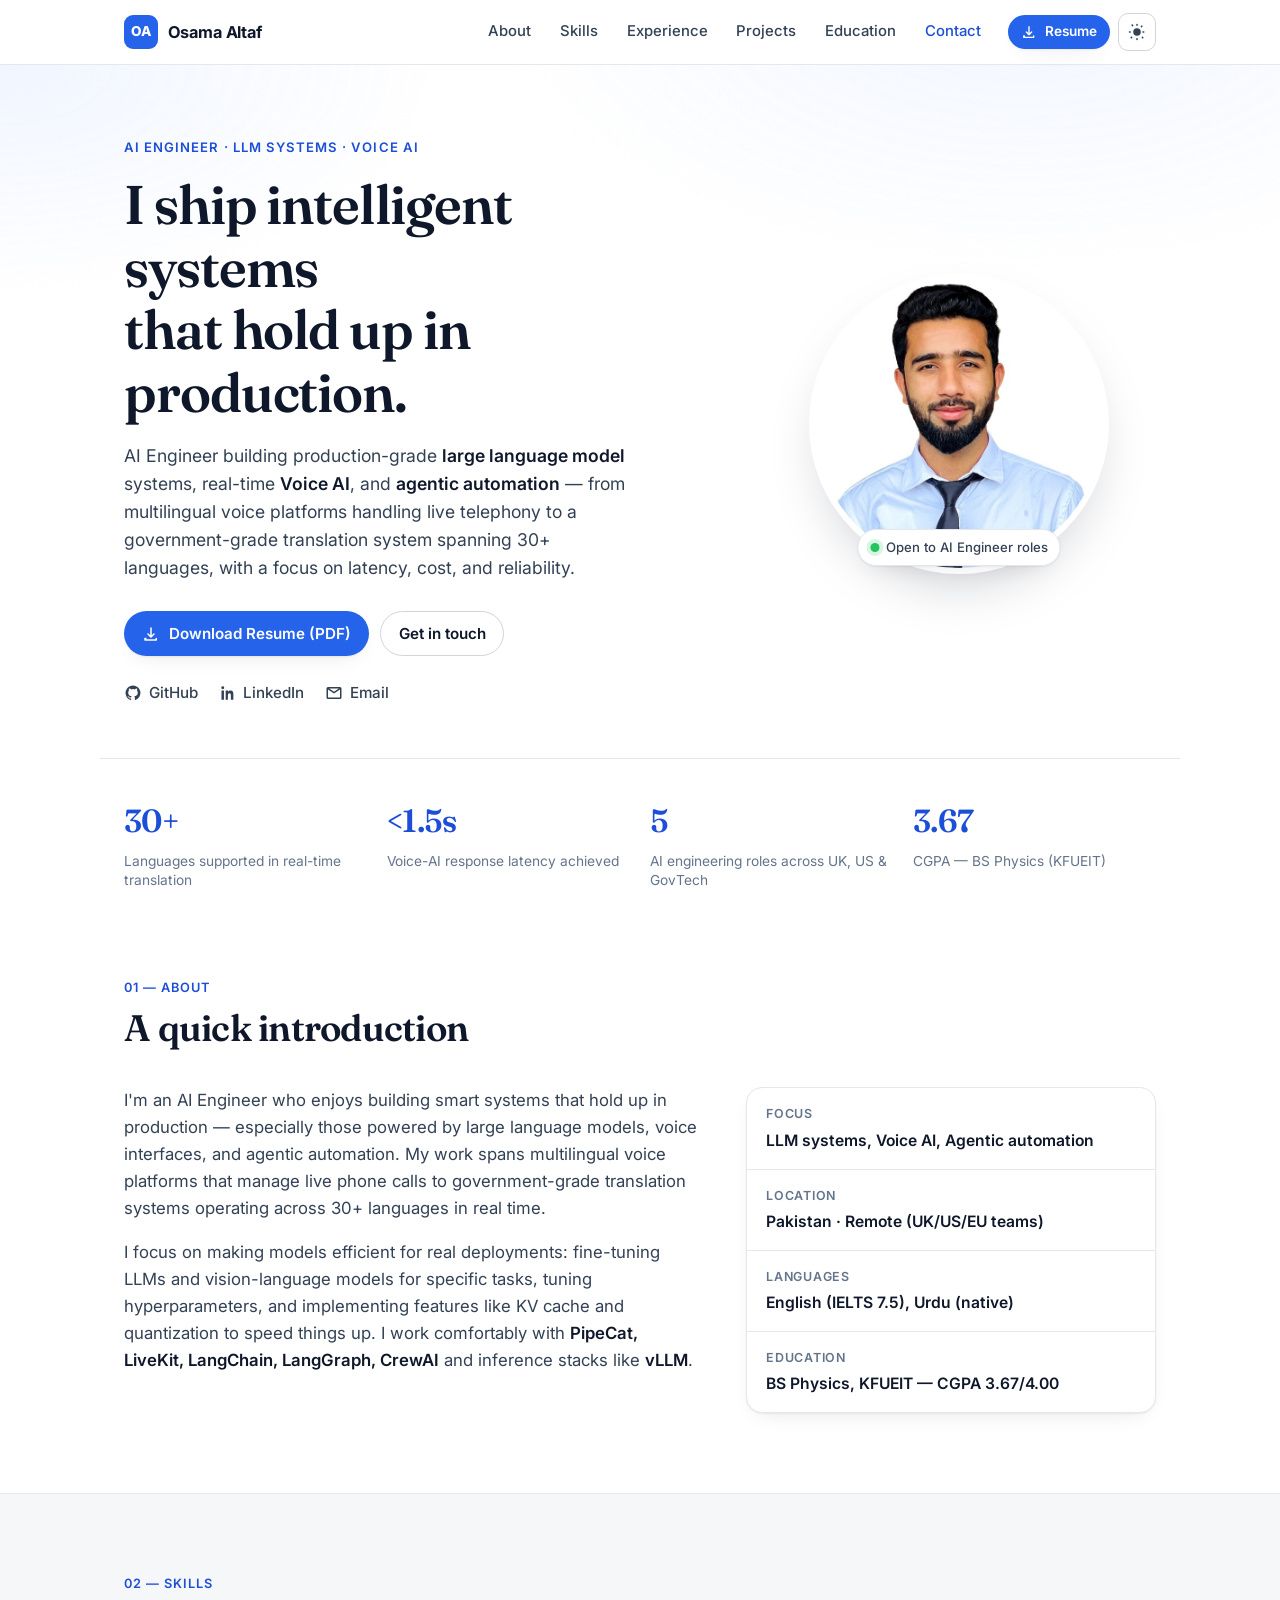
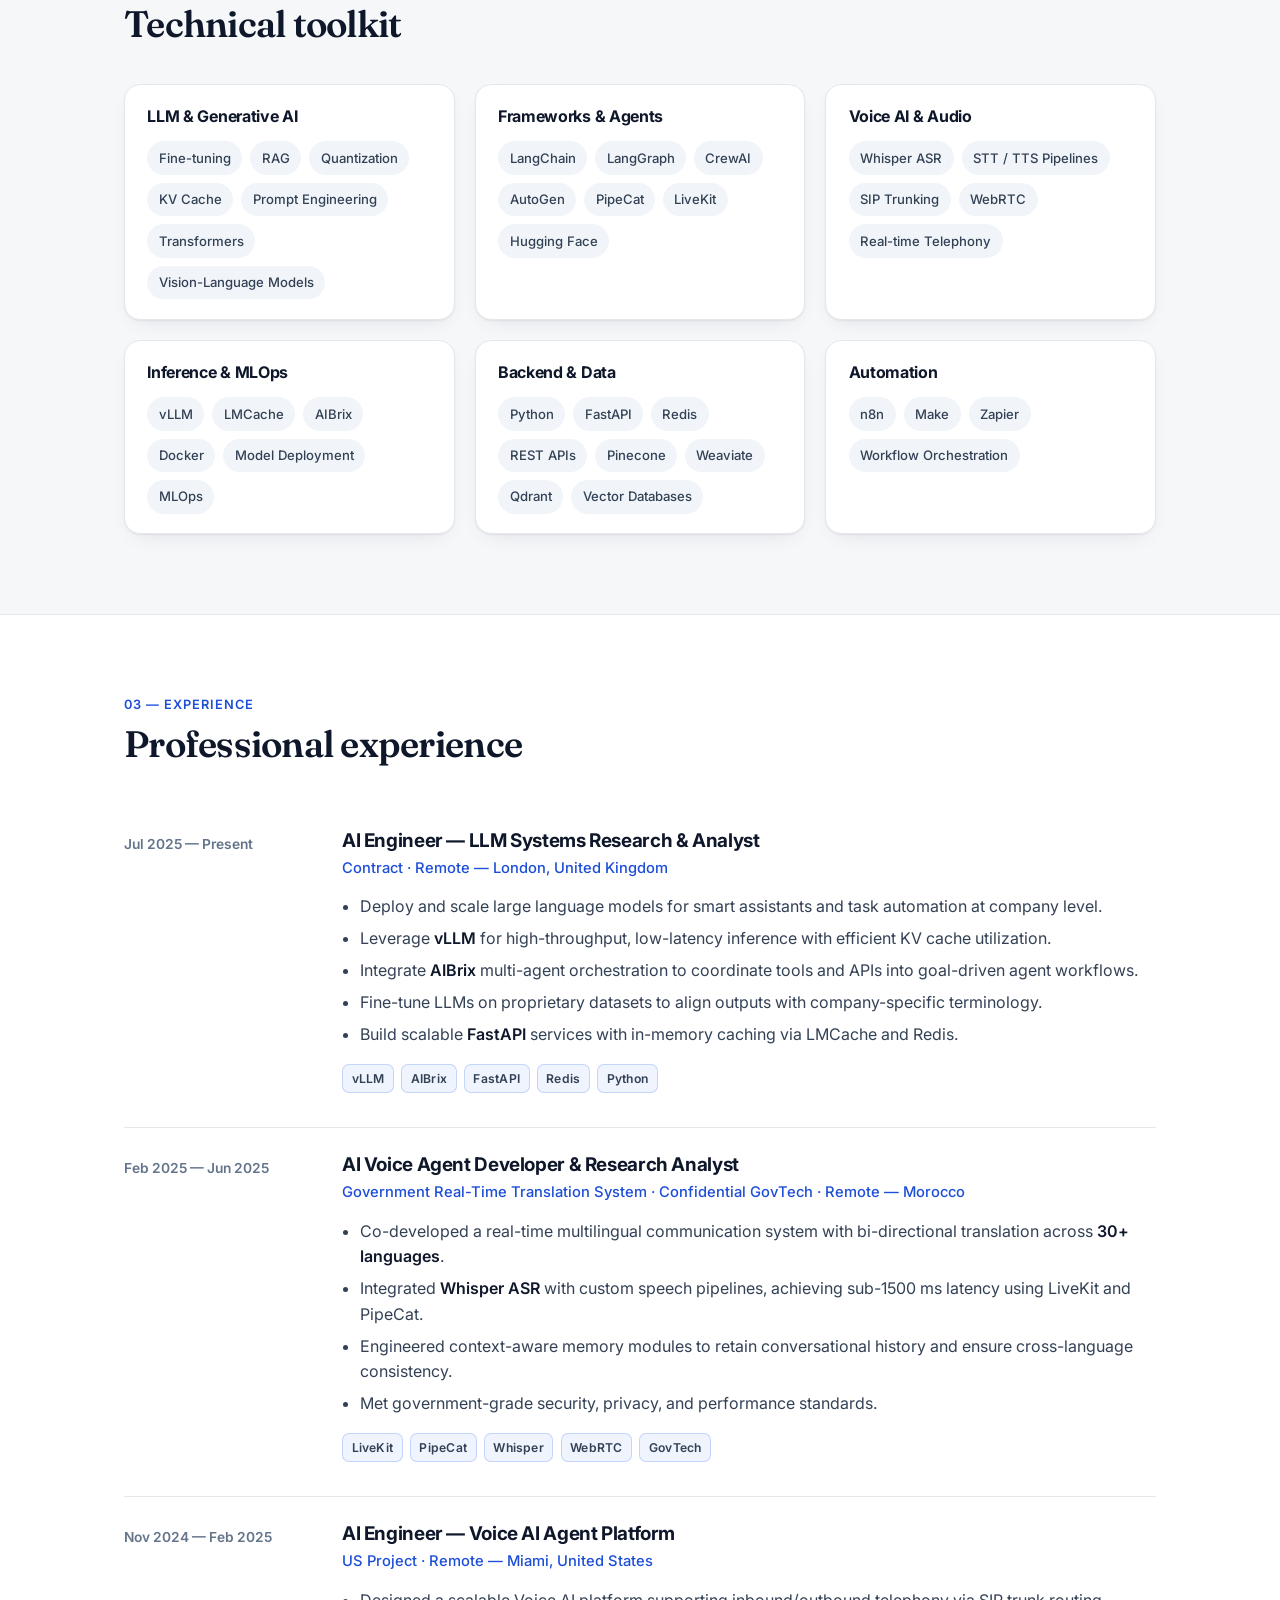
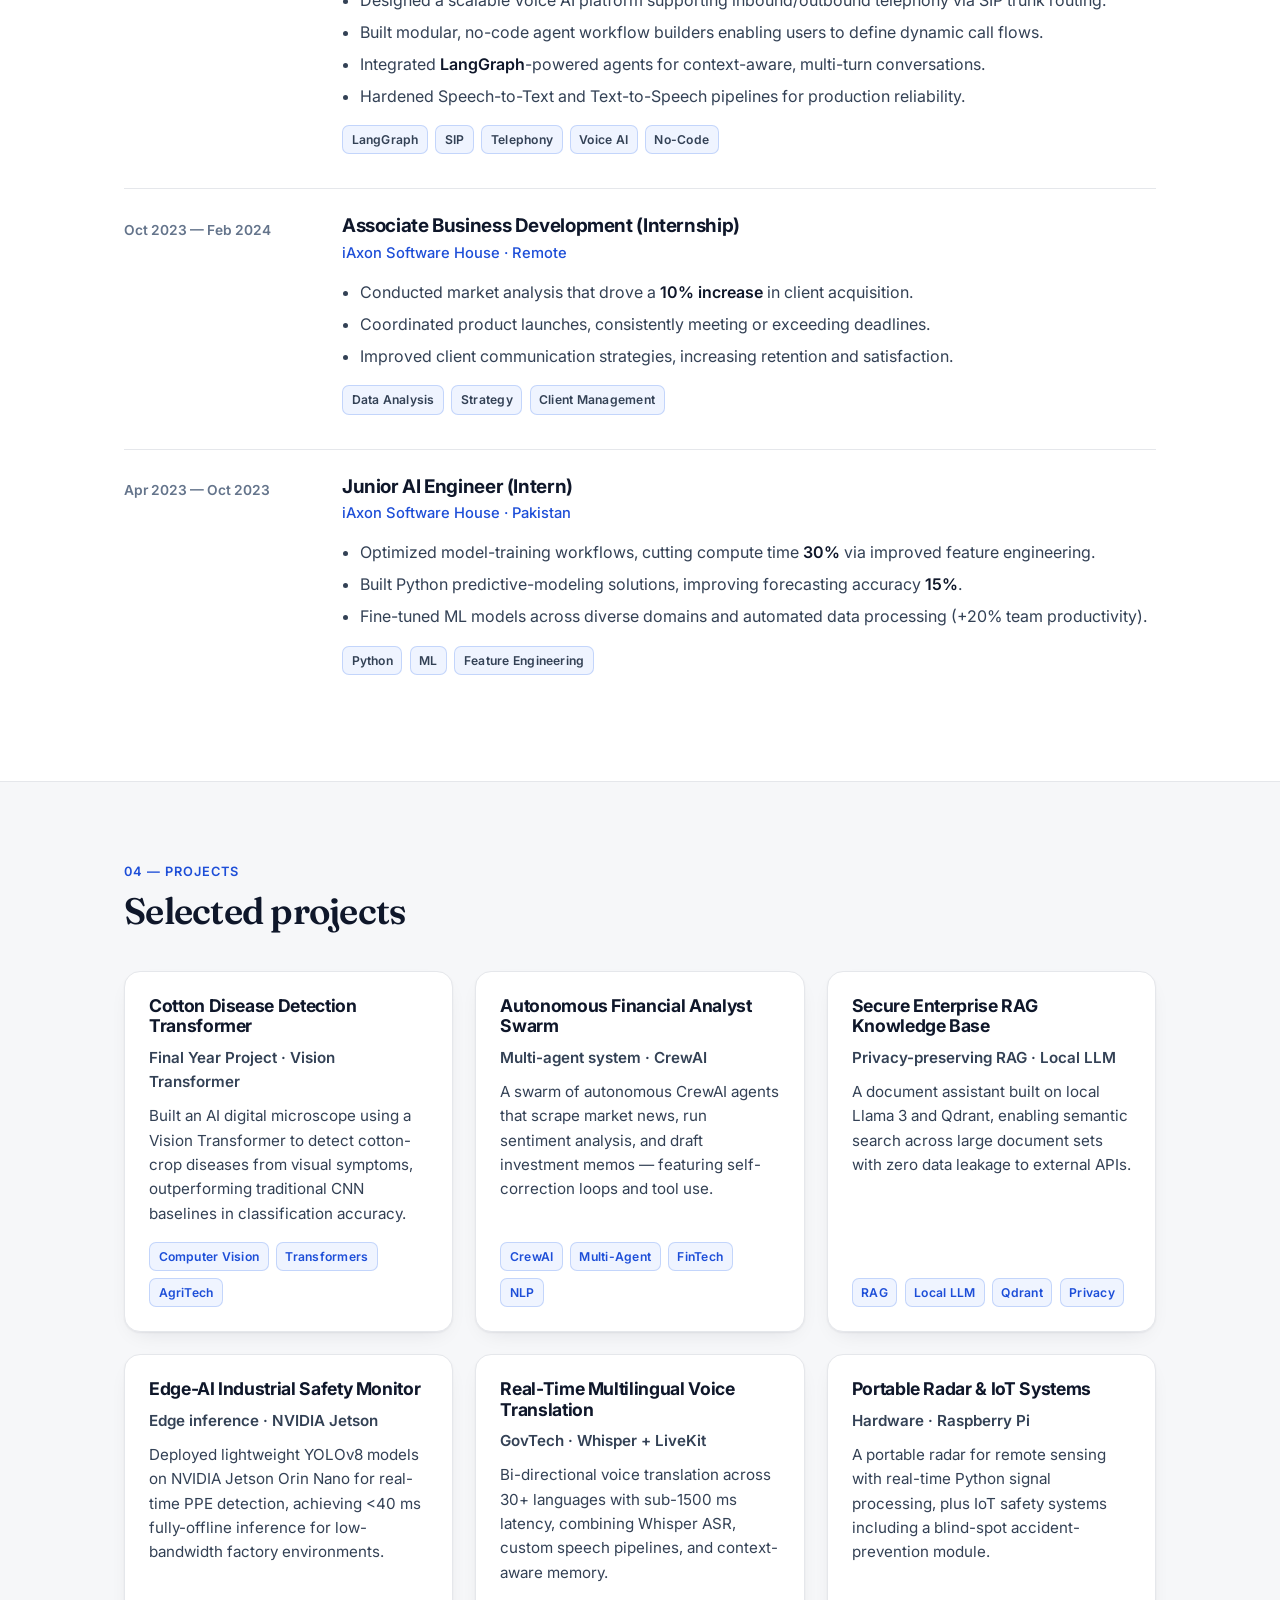
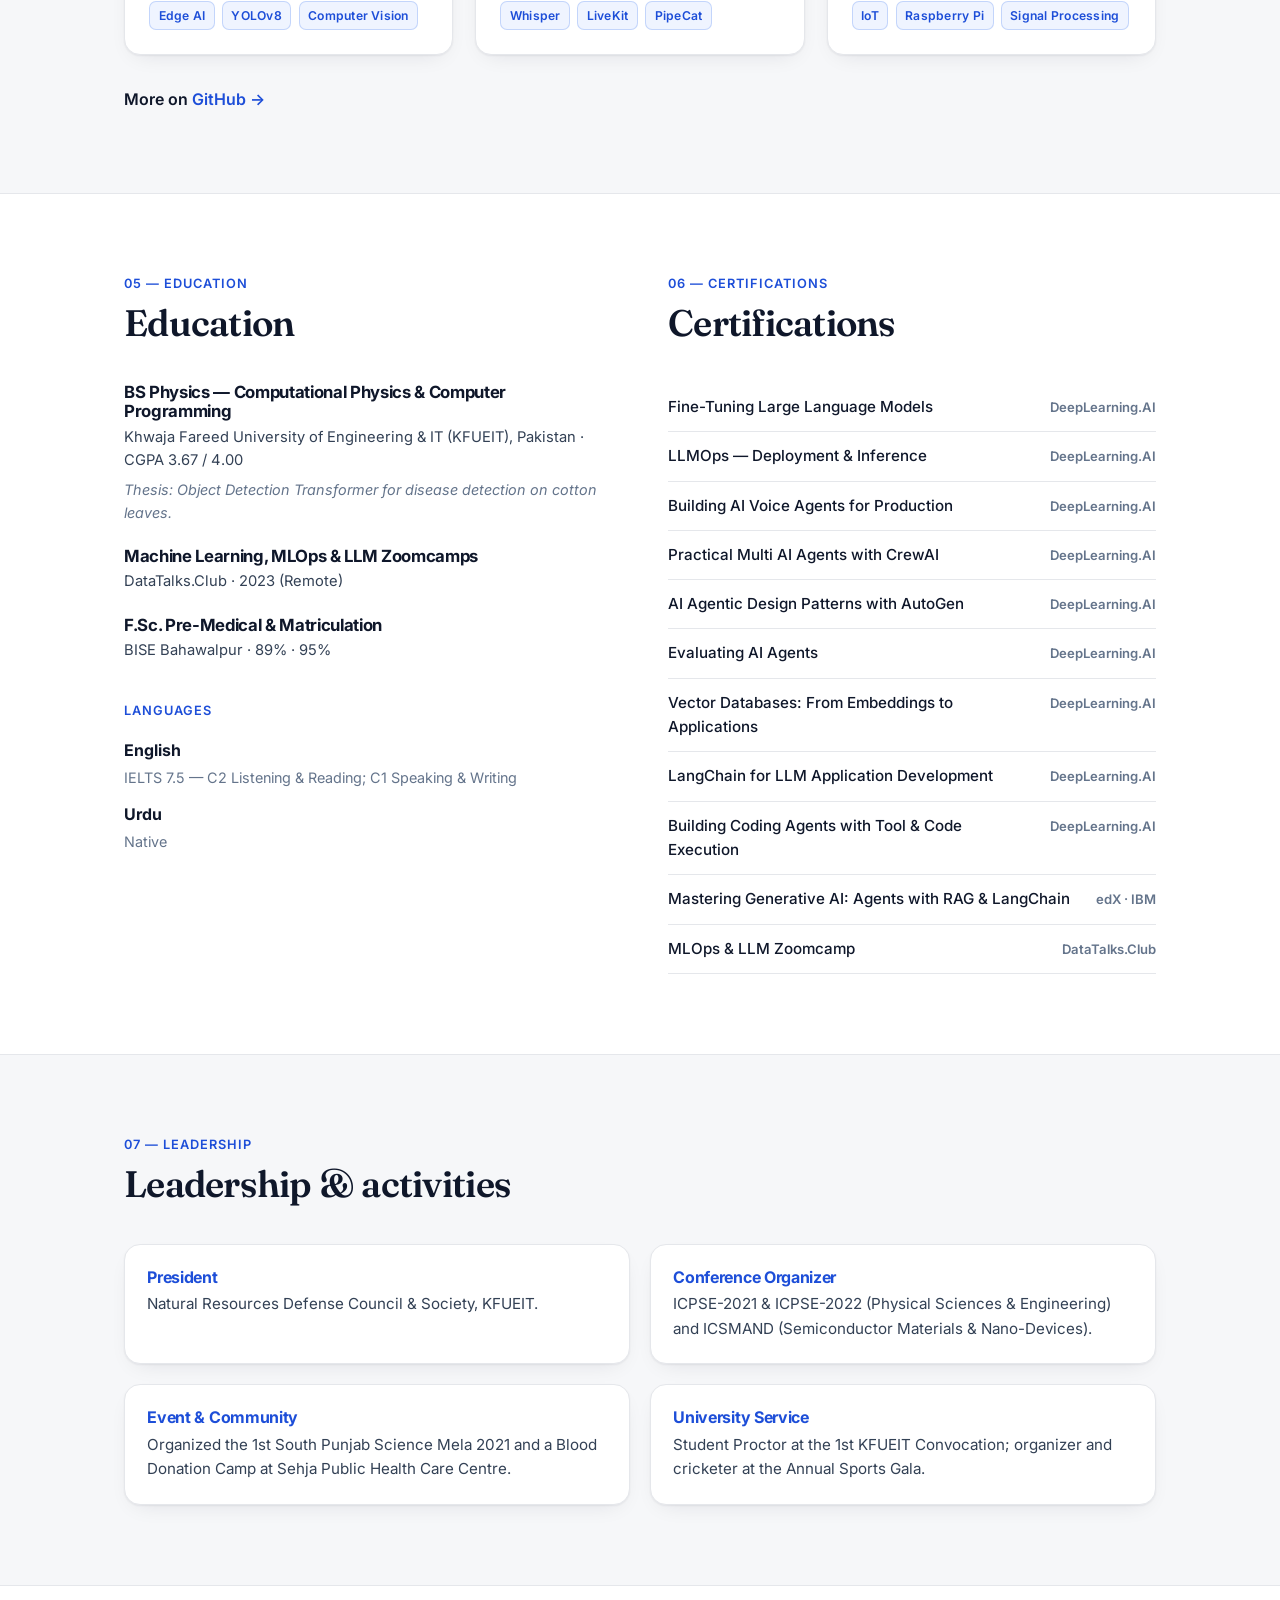
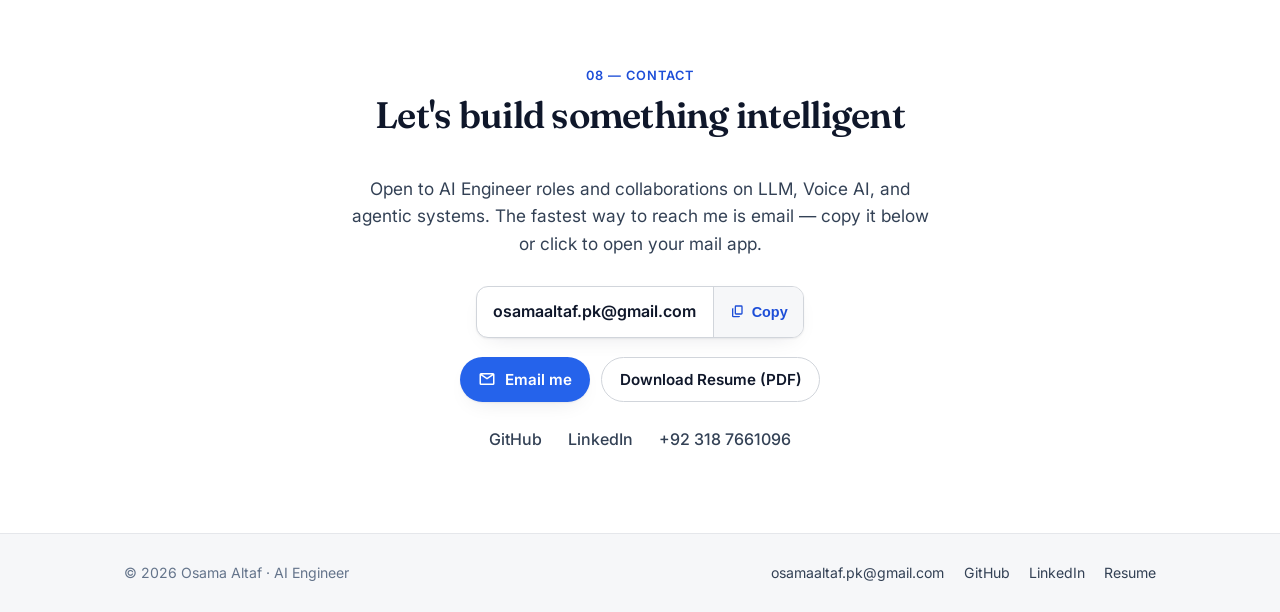
==== companies/index.html @ f9d1aac4 "Initial commit: personal profile site (companies + professors versions) Static site (HTML/CSS/vanill" ====
<!doctype html>
<html lang="en">
<head>
<meta charset="utf-8" />
<meta name="viewport" content="width=device-width, initial-scale=1" />
<title>Osama Altaf — AI Engineer | LLM Systems, Voice AI & Agentic Automation</title>
<meta name="description" content="AI Engineer building production-grade LLM systems, real-time Voice AI, and agentic automation. Experience across UK, US, and GovTech projects. View work and download resume." />
<meta name="author" content="Osama Altaf" />
<link rel="canonical" href="https://osamaaltaf.vercel.app/companies/" />

<!-- Open Graph / Twitter -->
<meta property="og:type" content="website" />
<meta property="og:title" content="Osama Altaf — AI Engineer" />
<meta property="og:description" content="AI Engineer specializing in LLM systems, real-time Voice AI, and agentic automation." />
<meta property="og:image" content="/assets/osama.jpg" />
<meta name="twitter:card" content="summary" />

<link rel="icon" href="/assets/favicon.ico" sizes="any" />
<link rel="icon" type="image/png" href="/assets/favicon.png" />
<link rel="apple-touch-icon" href="/assets/favicon.png" />

<link rel="preconnect" href="https://fonts.googleapis.com" />
<link rel="preconnect" href="https://fonts.gstatic.com" crossorigin />
<link href="https://fonts.googleapis.com/css2?family=Inter:wght@400;500;600;700;800&family=Fraunces:opsz,wght@9..144,500;9..144,600&display=swap" rel="stylesheet" />
<link rel="stylesheet" href="/styles.css" />

<!-- Structured data: helps recruiters/ATS and search engines parse identity -->
<script type="application/ld+json">
{
  "@context": "https://schema.org",
  "@type": "Person",
  "name": "Osama Altaf",
  "jobTitle": "AI Engineer",
  "email": "mailto:osamaaltaf.pk@gmail.com",
  "telephone": "+92-318-7661096",
  "url": "https://osamaaltaf.vercel.app/",
  "image": "https://osamaaltaf.vercel.app/assets/osama.jpg",
  "sameAs": [
    "https://www.linkedin.com/in/osamaaltafpk/",
    "https://github.com/osamaaltaf-pk"
  ],
  "knowsAbout": ["Large Language Models","Voice AI","Agentic AI","RAG","Model Fine-tuning","LLM Inference Optimization","Python"],
  "alumniOf": {
    "@type": "CollegeOrUniversity",
    "name": "Khwaja Fareed University of Engineering & Information Technology (KFUEIT)"
  }
}
</script>
</head>
<body>
<a class="skip-link" href="#main">Skip to content</a>

<header class="nav" id="nav">
  <div class="wrap nav-inner">
    <a class="brand" href="#top" aria-label="Osama Altaf — home">
      <span class="brand-mark">OA</span>
      <span class="brand-name">Osama Altaf</span>
    </a>
    <nav class="nav-links" aria-label="Primary">
      <a href="#about">About</a>
      <a href="#skills">Skills</a>
      <a href="#experience">Experience</a>
      <a href="#projects">Projects</a>
      <a href="#education">Education</a>
      <a href="#contact">Contact</a>
    </nav>
    <div class="nav-actions">
      <a class="btn btn-primary btn-sm" href="/Osama_Altaf_Resume.pdf" download>
        <svg viewBox="0 0 24 24" width="16" height="16" aria-hidden="true"><path fill="currentColor" d="M12 3a1 1 0 0 1 1 1v9.59l2.3-2.3a1 1 0 1 1 1.4 1.42l-4 4a1 1 0 0 1-1.4 0l-4-4a1 1 0 1 1 1.4-1.42l2.3 2.3V4a1 1 0 0 1 1-1Zm-7 14a1 1 0 0 1 1 1v1h12v-1a1 1 0 1 1 2 0v2a1 1 0 0 1-1 1H4a1 1 0 0 1-1-1v-2a1 1 0 0 1 1-1Z"/></svg>
        Resume
      </a>
      <button class="theme-toggle" id="themeToggle" type="button" aria-label="Toggle dark mode" title="Toggle theme">
        <svg class="i-sun" viewBox="0 0 24 24" width="18" height="18" aria-hidden="true"><path fill="currentColor" d="M12 4a1 1 0 0 1-1-1V2a1 1 0 1 1 2 0v1a1 1 0 0 1-1 1Zm0 16a1 1 0 0 1 1 1v1a1 1 0 1 1-2 0v-1a1 1 0 0 1 1-1ZM4 12a1 1 0 0 1-1 1H2a1 1 0 1 1 0-2h1a1 1 0 0 1 1 1Zm18 0a1 1 0 0 1-1 1h-1a1 1 0 1 1 0-2h1a1 1 0 0 1 1 1ZM5.6 5.6a1 1 0 0 1 0-1.4l-.7-.7a1 1 0 1 1 1.4-1.4l.7.7a1 1 0 0 1-1.4 1.4Zm12.8 12.8a1 1 0 0 1 1.4 0l.7.7a1 1 0 0 1-1.4 1.4l-.7-.7a1 1 0 0 1 0-1.4ZM5.6 18.4a1 1 0 0 1 0 1.4l-.7.7a1 1 0 0 1-1.4-1.4l.7-.7a1 1 0 0 1 1.4 0ZM18.4 5.6a1 1 0 0 1-1.4-1.4l.7-.7a1 1 0 1 1 1.4 1.4l-.7.7ZM12 7a5 5 0 1 0 0 10 5 5 0 0 0 0-10Z"/></svg>
        <svg class="i-moon" viewBox="0 0 24 24" width="18" height="18" aria-hidden="true"><path fill="currentColor" d="M21 12.8A8.5 8.5 0 0 1 11.2 3a1 1 0 0 0-1.3-1.2A9.5 9.5 0 1 0 22.2 14a1 1 0 0 0-1.2-1.2Z"/></svg>
      </button>
    </div>
    <button class="menu-btn" id="menuBtn" type="button" aria-label="Open menu" aria-expanded="false">
      <span></span><span></span><span></span>
    </button>
  </div>
</header>

<main id="main">
<span id="top"></span>

<!-- HERO -->
<section class="hero">
  <div class="wrap hero-inner">
    <div class="hero-text">
      <p class="eyebrow">AI Engineer · LLM Systems · Voice AI</p>
      <h1>I ship intelligent systems<br />that hold up in production.</h1>
      <p class="lede">
        AI Engineer building production-grade <strong>large language model</strong> systems,
        real-time <strong>Voice AI</strong>, and <strong>agentic automation</strong> — from
        multilingual voice platforms handling live telephony to a government-grade translation
        system spanning 30+ languages, with a focus on latency, cost, and reliability.
      </p>
      <div class="hero-actions">
        <a class="btn btn-primary" href="/Osama_Altaf_Resume.pdf" download>
          <svg viewBox="0 0 24 24" width="18" height="18" aria-hidden="true"><path fill="currentColor" d="M12 3a1 1 0 0 1 1 1v9.59l2.3-2.3a1 1 0 1 1 1.4 1.42l-4 4a1 1 0 0 1-1.4 0l-4-4a1 1 0 1 1 1.4-1.42l2.3 2.3V4a1 1 0 0 1 1-1Zm-7 14a1 1 0 0 1 1 1v1h12v-1a1 1 0 1 1 2 0v2a1 1 0 0 1-1 1H4a1 1 0 0 1-1-1v-2a1 1 0 0 1 1-1Z"/></svg>
          Download Resume (PDF)
        </a>
        <a class="btn btn-ghost" href="#contact">Get in touch</a>
      </div>
      <ul class="hero-links" aria-label="Profiles and contact">
        <li><a href="https://github.com/osamaaltaf-pk" target="_blank" rel="noopener">
          <svg viewBox="0 0 24 24" width="18" height="18" aria-hidden="true"><path fill="currentColor" d="M12 2a10 10 0 0 0-3.16 19.49c.5.09.68-.22.68-.48v-1.7c-2.78.6-3.37-1.34-3.37-1.34-.45-1.16-1.11-1.47-1.11-1.47-.91-.62.07-.6.07-.6 1 .07 1.53 1.03 1.53 1.03.89 1.53 2.34 1.09 2.91.83.09-.65.35-1.09.63-1.34-2.22-.25-4.56-1.11-4.56-4.94 0-1.09.39-1.98 1.03-2.68-.1-.25-.45-1.27.1-2.65 0 0 .84-.27 2.75 1.02a9.5 9.5 0 0 1 5 0c1.91-1.29 2.75-1.02 2.75-1.02.55 1.38.2 2.4.1 2.65.64.7 1.03 1.59 1.03 2.68 0 3.84-2.34 4.68-4.57 4.93.36.31.68.92.68 1.85v2.74c0 .27.18.58.69.48A10 10 0 0 0 12 2Z"/></svg>
          GitHub</a></li>
        <li><a href="https://www.linkedin.com/in/osamaaltafpk/" target="_blank" rel="noopener">
          <svg viewBox="0 0 24 24" width="18" height="18" aria-hidden="true"><path fill="currentColor" d="M6.94 5A1.94 1.94 0 1 1 3.06 5a1.94 1.94 0 0 1 3.88 0ZM3.3 8.5h3.3V21H3.3V8.5Zm5.6 0h3.16v1.71h.05c.44-.83 1.5-1.71 3.1-1.71 3.31 0 3.92 2.18 3.92 5.02V21h-3.3v-5.55c0-1.32-.03-3.02-1.84-3.02-1.84 0-2.12 1.44-2.12 2.92V21H8.9V8.5Z"/></svg>
          LinkedIn</a></li>
        <li><a href="mailto:osamaaltaf.pk@gmail.com">
          <svg viewBox="0 0 24 24" width="18" height="18" aria-hidden="true"><path fill="currentColor" d="M4 4h16a2 2 0 0 1 2 2v12a2 2 0 0 1-2 2H4a2 2 0 0 1-2-2V6a2 2 0 0 1 2-2Zm0 3.24V18h16V7.24l-8 5.33-8-5.33ZM18.4 6H5.6L12 10.27 18.4 6Z"/></svg>
          Email</a></li>
      </ul>
    </div>
    <div class="hero-photo">
      <img src="/assets/osama.jpg" srcset="/assets/osama.jpg 640w, /assets/osama@2x.jpg 900w" sizes="(max-width:640px) 200px, 300px" width="300" height="300" alt="Portrait of Osama Altaf" fetchpriority="high" />
      <div class="hero-badge">
        <span class="dot"></span> Open to AI Engineer roles
      </div>
    </div>
  </div>

  <div class="wrap stats">
    <div class="stat"><span class="stat-n">30+</span><span class="stat-l">Languages supported in real-time translation</span></div>
    <div class="stat"><span class="stat-n">&lt;1.5s</span><span class="stat-l">Voice-AI response latency achieved</span></div>
    <div class="stat"><span class="stat-n">5</span><span class="stat-l">AI engineering roles across UK, US &amp; GovTech</span></div>
    <div class="stat"><span class="stat-n">3.67</span><span class="stat-l">CGPA — BS Physics (KFUEIT)</span></div>
  </div>
</section>

<!-- ABOUT -->
<section id="about" class="section">
  <div class="wrap">
    <p class="kicker">01 — About</p>
    <h2 class="section-title">A quick introduction</h2>
    <div class="about-grid">
      <div class="about-lead">
        <p>
          I'm an AI Engineer who enjoys building smart systems that hold up in production —
          especially those powered by large language models, voice interfaces, and agentic
          automation. My work spans multilingual voice platforms that manage live phone calls
          to government-grade translation systems operating across 30+ languages in real time.
        </p>
        <p>
          I focus on making models efficient for real deployments: fine-tuning LLMs and
          vision-language models for specific tasks, tuning hyperparameters, and implementing
          features like KV cache and quantization to speed things up. I work comfortably with
          <strong>PipeCat, LiveKit, LangChain, LangGraph, CrewAI</strong> and inference stacks
          like <strong>vLLM</strong>.
        </p>
      </div>
      <ul class="about-facts">
        <li><span>Focus</span><strong>LLM systems, Voice AI, Agentic automation</strong></li>
        <li><span>Location</span><strong>Pakistan · Remote (UK/US/EU teams)</strong></li>
        <li><span>Languages</span><strong>English (IELTS 7.5), Urdu (native)</strong></li>
        <li><span>Education</span><strong>BS Physics, KFUEIT — CGPA 3.67/4.00</strong></li>
      </ul>
    </div>
  </div>
</section>

<!-- SKILLS -->
<section id="skills" class="section section-alt">
  <div class="wrap">
    <p class="kicker">02 — Skills</p>
    <h2 class="section-title">Technical toolkit</h2>
    <div class="skills-grid">
      <div class="skill-card">
        <h3>LLM &amp; Generative AI</h3>
        <ul class="chips">
          <li>Fine-tuning</li><li>RAG</li><li>Quantization</li><li>KV Cache</li>
          <li>Prompt Engineering</li><li>Transformers</li><li>Vision-Language Models</li>
        </ul>
      </div>
      <div class="skill-card">
        <h3>Frameworks &amp; Agents</h3>
        <ul class="chips">
          <li>LangChain</li><li>LangGraph</li><li>CrewAI</li><li>AutoGen</li>
          <li>PipeCat</li><li>LiveKit</li><li>Hugging Face</li>
        </ul>
      </div>
      <div class="skill-card">
        <h3>Voice AI &amp; Audio</h3>
        <ul class="chips">
          <li>Whisper ASR</li><li>STT / TTS Pipelines</li><li>SIP Trunking</li>
          <li>WebRTC</li><li>Real-time Telephony</li>
        </ul>
      </div>
      <div class="skill-card">
        <h3>Inference &amp; MLOps</h3>
        <ul class="chips">
          <li>vLLM</li><li>LMCache</li><li>AIBrix</li><li>Docker</li>
          <li>Model Deployment</li><li>MLOps</li>
        </ul>
      </div>
      <div class="skill-card">
        <h3>Backend &amp; Data</h3>
        <ul class="chips">
          <li>Python</li><li>FastAPI</li><li>Redis</li><li>REST APIs</li>
          <li>Pinecone</li><li>Weaviate</li><li>Qdrant</li><li>Vector Databases</li>
        </ul>
      </div>
      <div class="skill-card">
        <h3>Automation</h3>
        <ul class="chips">
          <li>n8n</li><li>Make</li><li>Zapier</li><li>Workflow Orchestration</li>
        </ul>
      </div>
    </div>
  </div>
</section>

<!-- EXPERIENCE -->
<section id="experience" class="section">
  <div class="wrap">
    <p class="kicker">03 — Experience</p>
    <h2 class="section-title">Professional experience</h2>
    <div class="timeline">

      <article class="job">
        <div class="job-when">Jul 2025 — Present</div>
        <div class="job-body">
          <h3>AI Engineer — LLM Systems Research &amp; Analyst</h3>
          <p class="job-meta">Contract · Remote — London, United Kingdom</p>
          <ul>
            <li>Deploy and scale large language models for smart assistants and task automation at company level.</li>
            <li>Leverage <strong>vLLM</strong> for high-throughput, low-latency inference with efficient KV cache utilization.</li>
            <li>Integrate <strong>AIBrix</strong> multi-agent orchestration to coordinate tools and APIs into goal-driven agent workflows.</li>
            <li>Fine-tune LLMs on proprietary datasets to align outputs with company-specific terminology.</li>
            <li>Build scalable <strong>FastAPI</strong> services with in-memory caching via LMCache and Redis.</li>
          </ul>
          <ul class="tags"><li>vLLM</li><li>AIBrix</li><li>FastAPI</li><li>Redis</li><li>Python</li></ul>
        </div>
      </article>

      <article class="job">
        <div class="job-when">Feb 2025 — Jun 2025</div>
        <div class="job-body">
          <h3>AI Voice Agent Developer &amp; Research Analyst</h3>
          <p class="job-meta">Government Real-Time Translation System · Confidential GovTech · Remote — Morocco</p>
          <ul>
            <li>Co-developed a real-time multilingual communication system with bi-directional translation across <strong>30+ languages</strong>.</li>
            <li>Integrated <strong>Whisper ASR</strong> with custom speech pipelines, achieving sub-1500 ms latency using LiveKit and PipeCat.</li>
            <li>Engineered context-aware memory modules to retain conversational history and ensure cross-language consistency.</li>
            <li>Met government-grade security, privacy, and performance standards.</li>
          </ul>
          <ul class="tags"><li>LiveKit</li><li>PipeCat</li><li>Whisper</li><li>WebRTC</li><li>GovTech</li></ul>
        </div>
      </article>

      <article class="job">
        <div class="job-when">Nov 2024 — Feb 2025</div>
        <div class="job-body">
          <h3>AI Engineer — Voice AI Agent Platform</h3>
          <p class="job-meta">US Project · Remote — Miami, United States</p>
          <ul>
            <li>Designed a scalable Voice AI platform supporting inbound/outbound telephony via SIP trunk routing.</li>
            <li>Built modular, no-code agent workflow builders enabling users to define dynamic call flows.</li>
            <li>Integrated <strong>LangGraph</strong>-powered agents for context-aware, multi-turn conversations.</li>
            <li>Hardened Speech-to-Text and Text-to-Speech pipelines for production reliability.</li>
          </ul>
          <ul class="tags"><li>LangGraph</li><li>SIP</li><li>Telephony</li><li>Voice AI</li><li>No-Code</li></ul>
        </div>
      </article>

      <article class="job">
        <div class="job-when">Oct 2023 — Feb 2024</div>
        <div class="job-body">
          <h3>Associate Business Development (Internship)</h3>
          <p class="job-meta">iAxon Software House · Remote</p>
          <ul>
            <li>Conducted market analysis that drove a <strong>10% increase</strong> in client acquisition.</li>
            <li>Coordinated product launches, consistently meeting or exceeding deadlines.</li>
            <li>Improved client communication strategies, increasing retention and satisfaction.</li>
          </ul>
          <ul class="tags"><li>Data Analysis</li><li>Strategy</li><li>Client Management</li></ul>
        </div>
      </article>

      <article class="job">
        <div class="job-when">Apr 2023 — Oct 2023</div>
        <div class="job-body">
          <h3>Junior AI Engineer (Intern)</h3>
          <p class="job-meta">iAxon Software House · Pakistan</p>
          <ul>
            <li>Optimized model-training workflows, cutting compute time <strong>30%</strong> via improved feature engineering.</li>
            <li>Built Python predictive-modeling solutions, improving forecasting accuracy <strong>15%</strong>.</li>
            <li>Fine-tuned ML models across diverse domains and automated data processing (+20% team productivity).</li>
          </ul>
          <ul class="tags"><li>Python</li><li>ML</li><li>Feature Engineering</li></ul>
        </div>
      </article>

    </div>
  </div>
</section>

<!-- PROJECTS -->
<section id="projects" class="section section-alt">
  <div class="wrap">
    <p class="kicker">04 — Projects</p>
    <h2 class="section-title">Selected projects</h2>
    <div class="projects-grid">

      <article class="project">
        <h3>Cotton Disease Detection Transformer</h3>
        <p class="project-sub">Final Year Project · Vision Transformer</p>
        <p>Built an AI digital microscope using a Vision Transformer to detect cotton-crop diseases from visual symptoms, outperforming traditional CNN baselines in classification accuracy.</p>
        <ul class="tags"><li>Computer Vision</li><li>Transformers</li><li>AgriTech</li></ul>
      </article>

      <article class="project">
        <h3>Autonomous Financial Analyst Swarm</h3>
        <p class="project-sub">Multi-agent system · CrewAI</p>
        <p>A swarm of autonomous CrewAI agents that scrape market news, run sentiment analysis, and draft investment memos — featuring self-correction loops and tool use.</p>
        <ul class="tags"><li>CrewAI</li><li>Multi-Agent</li><li>FinTech</li><li>NLP</li></ul>
      </article>

      <article class="project">
        <h3>Secure Enterprise RAG Knowledge Base</h3>
        <p class="project-sub">Privacy-preserving RAG · Local LLM</p>
        <p>A document assistant built on local Llama 3 and Qdrant, enabling semantic search across large document sets with zero data leakage to external APIs.</p>
        <ul class="tags"><li>RAG</li><li>Local LLM</li><li>Qdrant</li><li>Privacy</li></ul>
      </article>

      <article class="project">
        <h3>Edge-AI Industrial Safety Monitor</h3>
        <p class="project-sub">Edge inference · NVIDIA Jetson</p>
        <p>Deployed lightweight YOLOv8 models on NVIDIA Jetson Orin Nano for real-time PPE detection, achieving &lt;40 ms fully-offline inference for low-bandwidth factory environments.</p>
        <ul class="tags"><li>Edge AI</li><li>YOLOv8</li><li>Computer Vision</li></ul>
      </article>

      <article class="project">
        <h3>Real-Time Multilingual Voice Translation</h3>
        <p class="project-sub">GovTech · Whisper + LiveKit</p>
        <p>Bi-directional voice translation across 30+ languages with sub-1500 ms latency, combining Whisper ASR, custom speech pipelines, and context-aware memory.</p>
        <ul class="tags"><li>Whisper</li><li>LiveKit</li><li>PipeCat</li></ul>
      </article>

      <article class="project">
        <h3>Portable Radar &amp; IoT Systems</h3>
        <p class="project-sub">Hardware · Raspberry Pi</p>
        <p>A portable radar for remote sensing with real-time Python signal processing, plus IoT safety systems including a blind-spot accident-prevention module.</p>
        <ul class="tags"><li>IoT</li><li>Raspberry Pi</li><li>Signal Processing</li></ul>
      </article>

    </div>
    <p class="projects-foot">
      More on <a href="https://github.com/osamaaltaf-pk" target="_blank" rel="noopener">GitHub →</a>
    </p>
  </div>
</section>

<!-- EDUCATION + CERTS -->
<section id="education" class="section">
  <div class="wrap edu-wrap">
    <div class="edu-col">
      <p class="kicker">05 — Education</p>
      <h2 class="section-title">Education</h2>
      <div class="edu-list">
        <div class="edu-item">
          <h3>BS Physics — Computational Physics &amp; Computer Programming</h3>
          <p class="edu-meta">Khwaja Fareed University of Engineering &amp; IT (KFUEIT), Pakistan · CGPA 3.67 / 4.00</p>
          <p class="edu-note">Thesis: Object Detection Transformer for disease detection on cotton leaves.</p>
        </div>
        <div class="edu-item">
          <h3>Machine Learning, MLOps &amp; LLM Zoomcamps</h3>
          <p class="edu-meta">DataTalks.Club · 2023 (Remote)</p>
        </div>
        <div class="edu-item">
          <h3>F.Sc. Pre-Medical &amp; Matriculation</h3>
          <p class="edu-meta">BISE Bahawalpur · 89% · 95%</p>
        </div>
      </div>

      <p class="kicker" style="margin-top:2.4rem">Languages</p>
      <div class="lang-list">
        <div class="lang"><strong>English</strong><span>IELTS 7.5 — C2 Listening &amp; Reading; C1 Speaking &amp; Writing</span></div>
        <div class="lang"><strong>Urdu</strong><span>Native</span></div>
      </div>
    </div>

    <div class="cert-col">
      <p class="kicker">06 — Certifications</p>
      <h2 class="section-title">Certifications</h2>
      <ul class="cert-list">
        <li><span>Fine-Tuning Large Language Models</span><em>DeepLearning.AI</em></li>
        <li><span>LLMOps — Deployment &amp; Inference</span><em>DeepLearning.AI</em></li>
        <li><span>Building AI Voice Agents for Production</span><em>DeepLearning.AI</em></li>
        <li><span>Practical Multi AI Agents with CrewAI</span><em>DeepLearning.AI</em></li>
        <li><span>AI Agentic Design Patterns with AutoGen</span><em>DeepLearning.AI</em></li>
        <li><span>Evaluating AI Agents</span><em>DeepLearning.AI</em></li>
        <li><span>Vector Databases: From Embeddings to Applications</span><em>DeepLearning.AI</em></li>
        <li><span>LangChain for LLM Application Development</span><em>DeepLearning.AI</em></li>
        <li><span>Building Coding Agents with Tool &amp; Code Execution</span><em>DeepLearning.AI</em></li>
        <li><span>Mastering Generative AI: Agents with RAG &amp; LangChain</span><em>edX · IBM</em></li>
        <li><span>MLOps &amp; LLM Zoomcamp</span><em>DataTalks.Club</em></li>
      </ul>
    </div>
  </div>
</section>

<!-- LEADERSHIP -->
<section class="section section-alt">
  <div class="wrap">
    <p class="kicker">07 — Leadership</p>
    <h2 class="section-title">Leadership &amp; activities</h2>
    <div class="lead-grid">
      <div class="lead-item"><h3>President</h3><p>Natural Resources Defense Council &amp; Society, KFUEIT.</p></div>
      <div class="lead-item"><h3>Conference Organizer</h3><p>ICPSE-2021 &amp; ICPSE-2022 (Physical Sciences &amp; Engineering) and ICSMAND (Semiconductor Materials &amp; Nano-Devices).</p></div>
      <div class="lead-item"><h3>Event &amp; Community</h3><p>Organized the 1st South Punjab Science Mela 2021 and a Blood Donation Camp at Sehja Public Health Care Centre.</p></div>
      <div class="lead-item"><h3>University Service</h3><p>Student Proctor at the 1st KFUEIT Convocation; organizer and cricketer at the Annual Sports Gala.</p></div>
    </div>
  </div>
</section>

<!-- CONTACT -->
<section id="contact" class="section">
  <div class="wrap contact-wrap">
    <p class="kicker">08 — Contact</p>
    <h2 class="section-title">Let's build something intelligent</h2>
    <p class="contact-lede">Open to AI Engineer roles and collaborations on LLM, Voice AI, and agentic systems. The fastest way to reach me is email — copy it below or click to open your mail app.</p>
    <div class="copybox">
      <code id="email">osamaaltaf.pk@gmail.com</code>
      <button type="button" data-copy="osamaaltaf.pk@gmail.com" data-copy-label="Email copied">
        <svg viewBox="0 0 24 24" width="16" height="16" aria-hidden="true"><path fill="currentColor" d="M9 2a2 2 0 0 0-2 2v10a2 2 0 0 0 2 2h8a2 2 0 0 0 2-2V4a2 2 0 0 0-2-2H9Zm0 2h8v10H9V4ZM5 6a2 2 0 0 0-2 2v10a2 2 0 0 0 2 2h8a2 2 0 0 0 2-2h-2v0H5V8h0V6Z"/></svg>
        Copy
      </button>
    </div>
    <div class="contact-actions">
      <a class="btn btn-primary" href="mailto:osamaaltaf.pk@gmail.com?subject=AI%20Engineer%20role%20%E2%80%94%20Osama%20Altaf">
        <svg viewBox="0 0 24 24" width="18" height="18" aria-hidden="true"><path fill="currentColor" d="M4 4h16a2 2 0 0 1 2 2v12a2 2 0 0 1-2 2H4a2 2 0 0 1-2-2V6a2 2 0 0 1 2-2Zm0 3.24V18h16V7.24l-8 5.33-8-5.33ZM18.4 6H5.6L12 10.27 18.4 6Z"/></svg>
        Email me
      </a>
      <a class="btn btn-ghost" href="/Osama_Altaf_Resume.pdf" download>Download Resume (PDF)</a>
    </div>
    <ul class="contact-links">
      <li><a href="https://github.com/osamaaltaf-pk" target="_blank" rel="noopener">GitHub</a></li>
      <li><a href="https://www.linkedin.com/in/osamaaltafpk/" target="_blank" rel="noopener">LinkedIn</a></li>
      <li><a href="tel:+923187661096">+92 318 7661096</a></li>
    </ul>
  </div>
</section>

</main>

<footer class="footer">
  <div class="wrap footer-inner">
    <span>© <span id="year"></span> Osama Altaf · AI Engineer</span>
    <span class="footer-links">
      <a href="mailto:osamaaltaf.pk@gmail.com">osamaaltaf.pk@gmail.com</a>
      <a href="https://github.com/osamaaltaf-pk" target="_blank" rel="noopener">GitHub</a>
      <a href="https://www.linkedin.com/in/osamaaltafpk/" target="_blank" rel="noopener">LinkedIn</a>
      <a href="/Osama_Altaf_Resume.pdf" download>Resume</a>
    </span>
  </div>
</footer>

<script src="/script.js"></script>
</body>
</html>
---- styles.css ----
/* ============================================================
   Osama Altaf — personal site
   Design: clean, credible, US academic/industry. Light + dark.
   ============================================================ */

:root{
  --bg:            #ffffff;
  --bg-alt:        #f6f7f9;
  --surface:       #ffffff;
  --ink:           #0f172a;
  --ink-soft:      #334155;
  --muted:         #64748b;
  --line:          #e5e7eb;
  --line-strong:   #d1d5db;
  --accent:        #2563eb;
  --accent-ink:    #1d4ed8;
  --accent-soft:   #eff4ff;
  --chip-bg:       #f1f5f9;
  --chip-ink:      #334155;
  --shadow:        0 1px 2px rgba(15,23,42,.06), 0 8px 24px -12px rgba(15,23,42,.14);
  --shadow-lg:     0 24px 60px -24px rgba(15,23,42,.28);
  --radius:        16px;
  --radius-sm:     10px;
  --wrap:          1080px;
  --font:          "Inter", system-ui, -apple-system, Segoe UI, Roboto, Helvetica, Arial, sans-serif;
  --serif:         "Fraunces", Georgia, "Times New Roman", serif;
}

:root[data-theme="dark"]{
  --bg:            #0b1120;
  --bg-alt:        #0f172a;
  --surface:       #111a2e;
  --ink:           #f1f5f9;
  --ink-soft:      #cbd5e1;
  --muted:         #94a3b8;
  --line:          #1e293b;
  --line-strong:   #273449;
  --accent:        #60a5fa;
  --accent-ink:    #93c5fd;
  --accent-soft:   #16233c;
  --chip-bg:       #172136;
  --chip-ink:      #cbd5e1;
  --shadow:        0 1px 2px rgba(0,0,0,.4), 0 10px 30px -14px rgba(0,0,0,.6);
  --shadow-lg:     0 30px 70px -28px rgba(0,0,0,.7);
}

*,*::before,*::after{ box-sizing:border-box; }
html{ scroll-behavior:smooth; scroll-padding-top:78px; -webkit-text-size-adjust:100%; }
body{
  margin:0; background:var(--bg); color:var(--ink);
  font-family:var(--font); font-size:16px; line-height:1.6;
  -webkit-font-smoothing:antialiased; text-rendering:optimizeLegibility;
}
@media (prefers-reduced-motion: reduce){ html{ scroll-behavior:auto; } *{ transition:none !important; } }

a{ color:var(--accent-ink); text-decoration:none; }
a:hover{ text-decoration:underline; }
img{ max-width:100%; display:block; }
h1,h2,h3{ line-height:1.15; letter-spacing:-.02em; margin:0; }

.wrap{ width:100%; max-width:var(--wrap); margin-inline:auto; padding-inline:24px; }

.skip-link{
  position:absolute; left:-999px; top:0; z-index:200;
  background:var(--accent); color:#fff; padding:10px 16px; border-radius:0 0 8px 0;
}
.skip-link:focus{ left:0; }

/* ---------- buttons ---------- */
.btn{
  display:inline-flex; align-items:center; gap:.55em;
  font-weight:600; font-size:.95rem; line-height:1;
  padding:.8em 1.15em; border-radius:999px; border:1px solid transparent;
  cursor:pointer; transition:transform .15s ease, box-shadow .2s ease, background .2s ease, border-color .2s ease;
  white-space:nowrap;
}
.btn:hover{ text-decoration:none; transform:translateY(-1px); }
.btn-sm{ padding:.6em .9em; font-size:.85rem; }
.btn-primary{ background:var(--accent); color:#fff; box-shadow:var(--shadow); }
.btn-primary:hover{ background:var(--accent-ink); color:#fff; }
.btn-ghost{ background:transparent; color:var(--ink); border-color:var(--line-strong); }
.btn-ghost:hover{ border-color:var(--accent); color:var(--accent-ink); }

/* ---------- nav ---------- */
.nav{
  position:sticky; top:0; z-index:100;
  background:color-mix(in srgb, var(--bg) 82%, transparent);
  backdrop-filter:saturate(180%) blur(12px);
  border-bottom:1px solid var(--line);
}
.nav-inner{ display:flex; align-items:center; gap:1rem; height:64px; }
.brand{ display:flex; align-items:center; gap:.6rem; color:var(--ink); font-weight:700; }
.brand:hover{ text-decoration:none; }
.brand-mark{
  display:grid; place-items:center; width:34px; height:34px; border-radius:9px;
  background:var(--accent); color:#fff; font-size:.85rem; font-weight:800; letter-spacing:.02em;
}
.brand-name{ font-size:1.02rem; letter-spacing:-.01em; }
.nav-links{ display:flex; gap:.4rem; margin-left:auto; }
.nav-links a{
  color:var(--ink-soft); font-weight:500; font-size:.93rem;
  padding:.5rem .7rem; border-radius:8px; transition:color .15s, background .15s;
}
.nav-links a:hover{ color:var(--ink); background:var(--bg-alt); text-decoration:none; }
.nav-links a.active{ color:var(--accent-ink); }
.nav-actions{ display:flex; align-items:center; gap:.5rem; }

.theme-toggle{
  display:grid; place-items:center; width:38px; height:38px;
  border-radius:10px; border:1px solid var(--line-strong); background:var(--surface);
  color:var(--ink-soft); cursor:pointer; transition:border-color .2s, color .2s;
}
.theme-toggle:hover{ border-color:var(--accent); color:var(--accent-ink); }
.theme-toggle .i-moon{ display:none; }
:root[data-theme="dark"] .theme-toggle .i-sun{ display:none; }
:root[data-theme="dark"] .theme-toggle .i-moon{ display:block; }

.menu-btn{
  display:none; flex-direction:column; gap:5px; width:42px; height:42px;
  align-items:center; justify-content:center; border:1px solid var(--line-strong);
  background:var(--surface); border-radius:10px; cursor:pointer;
}
.menu-btn span{ width:18px; height:2px; background:var(--ink); border-radius:2px; transition:.25s; }
.menu-btn[aria-expanded="true"] span:nth-child(1){ transform:translateY(7px) rotate(45deg); }
.menu-btn[aria-expanded="true"] span:nth-child(2){ opacity:0; }
.menu-btn[aria-expanded="true"] span:nth-child(3){ transform:translateY(-7px) rotate(-45deg); }

/* ---------- hero ---------- */
.hero{ padding:72px 0 8px; position:relative; overflow:hidden; }
.hero::before{
  content:""; position:absolute; inset:0; z-index:-1;
  background:
    radial-gradient(60% 50% at 80% -10%, var(--accent-soft), transparent 70%),
    radial-gradient(50% 40% at 0% 0%, var(--accent-soft), transparent 70%);
  opacity:.9;
}
.hero-inner{ display:grid; grid-template-columns:1.35fr .9fr; gap:48px; align-items:center; }
.eyebrow{
  margin:0 0 1rem; font-weight:600; font-size:.82rem; letter-spacing:.08em; text-transform:uppercase;
  color:var(--accent-ink);
}
.hero h1{
  font-family:var(--serif); font-weight:600; font-size:clamp(2.1rem, 5vw, 3.4rem);
  letter-spacing:-.02em; margin-bottom:1.1rem;
}
.lede{ font-size:1.1rem; color:var(--ink-soft); max-width:46ch; margin:0 0 1.8rem; }
.lede strong{ color:var(--ink); font-weight:600; }
.hero-actions{ display:flex; flex-wrap:wrap; gap:.7rem; margin-bottom:1.6rem; }
.hero-links{
  list-style:none; display:flex; flex-wrap:wrap; gap:1.3rem; padding:0; margin:0;
}
.hero-links a{
  display:inline-flex; align-items:center; gap:.45em; color:var(--ink-soft);
  font-weight:500; font-size:.95rem;
}
.hero-links a:hover{ color:var(--accent-ink); text-decoration:none; }

.hero-photo{ position:relative; justify-self:center; }
.hero-photo img{
  width:300px; height:300px; border-radius:50%; object-fit:cover;
  border:6px solid var(--surface); box-shadow:var(--shadow-lg);
  background:var(--bg-alt);
}
.hero-badge{
  position:absolute; bottom:8px; left:50%; transform:translateX(-50%);
  display:inline-flex; align-items:center; gap:.5em; white-space:nowrap;
  background:var(--surface); border:1px solid var(--line);
  padding:.5em .9em; border-radius:999px; font-size:.82rem; font-weight:500;
  color:var(--ink-soft); box-shadow:var(--shadow);
}
.hero-badge .dot{ width:9px; height:9px; border-radius:50%; background:#22c55e; box-shadow:0 0 0 4px rgba(34,197,94,.18); }

/* stats */
.stats{
  display:grid; grid-template-columns:repeat(4,1fr); gap:20px;
  margin-top:48px; padding-top:36px; border-top:1px solid var(--line);
}
.stat{ display:flex; flex-direction:column; gap:.35rem; }
.stat-n{ font-family:var(--serif); font-size:2rem; font-weight:600; color:var(--accent-ink); letter-spacing:-.02em; }
.stat-l{ font-size:.86rem; color:var(--muted); line-height:1.4; }

/* ---------- sections ---------- */
.section{ padding:80px 0; }
.section-alt{ background:var(--bg-alt); border-block:1px solid var(--line); }
.kicker{
  margin:0 0 .5rem; font-weight:600; font-size:.8rem; letter-spacing:.08em; text-transform:uppercase;
  color:var(--accent-ink);
}
.section-title{
  font-family:var(--serif); font-weight:600; font-size:clamp(1.6rem,3.4vw,2.3rem);
  margin-bottom:2.4rem; letter-spacing:-.02em;
}

/* about */
.about-grid{ display:grid; grid-template-columns:1.4fr 1fr; gap:48px; align-items:start; }
.about-lead p{ font-size:1.05rem; color:var(--ink-soft); margin:0 0 1.1rem; max-width:60ch; }
.about-lead strong{ color:var(--ink); font-weight:600; }
.about-facts{ list-style:none; margin:0; padding:0; display:flex; flex-direction:column; gap:0; border:1px solid var(--line); border-radius:var(--radius); overflow:hidden; background:var(--surface); box-shadow:var(--shadow); }
.about-facts li{ display:flex; flex-direction:column; gap:.2rem; padding:1rem 1.2rem; border-bottom:1px solid var(--line); }
.about-facts li:last-child{ border-bottom:none; }
.about-facts span{ font-size:.78rem; text-transform:uppercase; letter-spacing:.06em; color:var(--muted); font-weight:600; }
.about-facts strong{ font-weight:600; color:var(--ink); font-size:.98rem; }

/* skills */
.skills-grid{ display:grid; grid-template-columns:repeat(3,1fr); gap:20px; }
.skill-card{
  background:var(--surface); border:1px solid var(--line); border-radius:var(--radius);
  padding:1.4rem 1.4rem 1.2rem; box-shadow:var(--shadow); transition:transform .18s ease, box-shadow .2s ease, border-color .2s;
}
.skill-card:hover{ transform:translateY(-3px); border-color:var(--line-strong); box-shadow:var(--shadow-lg); }
.skill-card h3{ font-size:1rem; margin-bottom:1rem; color:var(--ink); }
.chips{ list-style:none; display:flex; flex-wrap:wrap; gap:.5rem; padding:0; margin:0; }
.chips li{
  background:var(--chip-bg); color:var(--chip-ink); font-size:.82rem; font-weight:500;
  padding:.4em .8em; border-radius:999px; border:1px solid transparent;
}

/* experience / timeline */
.timeline{ display:flex; flex-direction:column; gap:8px; }
.job{
  display:grid; grid-template-columns:190px 1fr; gap:28px;
  padding:26px 0; border-top:1px solid var(--line);
}
.job:first-child{ border-top:none; }
.job-when{ font-size:.86rem; font-weight:600; color:var(--muted); padding-top:.2rem; }
.job-body h3{ font-size:1.18rem; margin-bottom:.3rem; }
.job-meta{ margin:0 0 .9rem; color:var(--accent-ink); font-weight:500; font-size:.92rem; }
.job-body ul{ margin:0 0 1rem; padding-left:1.15rem; }
.job-body ul li{ margin-bottom:.4rem; color:var(--ink-soft); }
.job-body ul li strong{ color:var(--ink); font-weight:600; }
.tags{ list-style:none; display:flex; flex-wrap:wrap; gap:.45rem; padding:0 !important; margin:0 !important; }
.tags li{
  font-size:.76rem; font-weight:600; letter-spacing:.02em; color:var(--accent-ink);
  background:var(--accent-soft); border:1px solid color-mix(in srgb, var(--accent) 22%, transparent);
  padding:.32em .7em; border-radius:7px; margin:0 !important;
}

/* projects */
.projects-grid{ display:grid; grid-template-columns:repeat(3,1fr); gap:22px; }
.project{
  background:var(--surface); border:1px solid var(--line); border-radius:var(--radius);
  padding:1.5rem; box-shadow:var(--shadow); display:flex; flex-direction:column; gap:.6rem;
  transition:transform .18s ease, box-shadow .2s ease, border-color .2s;
}
.project:hover{ transform:translateY(-4px); border-color:var(--line-strong); box-shadow:var(--shadow-lg); }
.project h3{ font-size:1.1rem; }
.project-sub{ margin:0; color:var(--accent-ink); font-weight:600; font-size:.82rem; }
.project p{ margin:0; color:var(--ink-soft); font-size:.95rem; }
.project .tags{ margin-top:auto !important; padding-top:.4rem !important; }
.projects-foot{ margin:2rem 0 0; font-weight:600; }

/* education + certs */
.edu-wrap{ display:grid; grid-template-columns:1fr 1fr; gap:56px; align-items:start; }
.edu-list{ display:flex; flex-direction:column; gap:1.4rem; }
.edu-item h3{ font-size:1.05rem; margin-bottom:.25rem; }
.edu-meta{ margin:0; color:var(--ink-soft); font-size:.92rem; }
.edu-note{ margin:.35rem 0 0; color:var(--muted); font-size:.9rem; font-style:italic; }
.lang-list{ display:flex; flex-direction:column; gap:.8rem; margin-top:1rem; }
.lang{ display:flex; flex-direction:column; gap:.15rem; }
.lang strong{ color:var(--ink); }
.lang span{ color:var(--muted); font-size:.9rem; }

.cert-list{ list-style:none; margin:0; padding:0; display:flex; flex-direction:column; }
.cert-list li{
  display:flex; justify-content:space-between; align-items:baseline; gap:1rem;
  padding:.75rem 0; border-bottom:1px solid var(--line);
}
.cert-list li span{ color:var(--ink); font-weight:500; font-size:.95rem; }
.cert-list li em{ color:var(--muted); font-style:normal; font-size:.82rem; white-space:nowrap; font-weight:600; }

/* leadership */
.lead-grid{ display:grid; grid-template-columns:repeat(2,1fr); gap:20px; }
.lead-item{
  background:var(--surface); border:1px solid var(--line); border-radius:var(--radius);
  padding:1.4rem; box-shadow:var(--shadow);
}
.lead-item h3{ font-size:1rem; color:var(--accent-ink); margin-bottom:.4rem; }
.lead-item p{ margin:0; color:var(--ink-soft); font-size:.95rem; }

/* contact */
.contact-wrap{ text-align:center; max-width:640px; }
.contact-lede{ color:var(--ink-soft); font-size:1.08rem; margin:0 auto 1.8rem; }
.contact-actions{ display:flex; flex-wrap:wrap; gap:.7rem; justify-content:center; margin-bottom:1.6rem; }
.contact-links{ list-style:none; display:flex; gap:1.6rem; justify-content:center; padding:0; margin:0; flex-wrap:wrap; }
.contact-links a{ color:var(--ink-soft); font-weight:500; }
.contact-links a:hover{ color:var(--accent-ink); }

/* footer */
.footer{ border-top:1px solid var(--line); padding:28px 0; background:var(--bg-alt); }
.footer-inner{ display:flex; justify-content:space-between; align-items:center; gap:1rem; flex-wrap:wrap; color:var(--muted); font-size:.88rem; }
.footer-links{ display:flex; gap:1.2rem; }
.footer-links a{ color:var(--ink-soft); }

/* ---------- copyable email row ---------- */
.copybox{
  display:inline-flex; align-items:stretch; gap:0; margin:0 auto 1.2rem;
  border:1px solid var(--line-strong); border-radius:12px; overflow:hidden;
  background:var(--surface); box-shadow:var(--shadow); max-width:100%;
}
.copybox code{
  display:flex; align-items:center; padding:.75em 1.05em; font-family:var(--font);
  font-size:1rem; font-weight:600; color:var(--ink); user-select:all; white-space:nowrap;
  overflow:auto;
}
.copybox button{
  border:none; border-left:1px solid var(--line-strong); background:var(--bg-alt);
  color:var(--accent-ink); font-weight:600; font-size:.9rem; padding:.75em 1.1em;
  cursor:pointer; display:inline-flex; align-items:center; gap:.4em; transition:background .18s, color .18s;
}
.copybox button:hover{ background:var(--accent); color:#fff; }

/* ---------- toast ---------- */
.toast{
  position:fixed; left:50%; bottom:26px; transform:translate(-50%, 20px);
  background:var(--ink); color:var(--bg); padding:.7em 1.2em; border-radius:999px;
  font-size:.9rem; font-weight:600; box-shadow:var(--shadow-lg); z-index:300;
  opacity:0; pointer-events:none; transition:opacity .2s ease, transform .2s ease;
}
.toast.show{ opacity:1; transform:translate(-50%, 0); }

/* ---------- hub (home) page ---------- */
.hub{ min-height:calc(100vh - 64px - 82px); display:flex; align-items:center; padding:64px 0; }
.hub-inner{ width:100%; }
.hub-head{ display:flex; align-items:center; gap:1.1rem; margin-bottom:.4rem; }
.hub-head img{ width:72px; height:72px; border-radius:50%; object-fit:cover; border:3px solid var(--surface); box-shadow:var(--shadow); background:var(--bg-alt); }
.hub-head h1{ font-family:var(--serif); font-weight:600; font-size:clamp(1.8rem,4vw,2.6rem); }
.hub-head p{ margin:.2rem 0 0; color:var(--muted); font-weight:500; }
.hub-note{ color:var(--ink-soft); max-width:60ch; margin:1.2rem 0 2.4rem; font-size:1.02rem; }
.hub-note strong{ color:var(--ink); }

.share-grid{ display:grid; grid-template-columns:1fr 1fr; gap:24px; }
.share-card{
  background:var(--surface); border:1px solid var(--line); border-radius:var(--radius);
  padding:1.7rem; box-shadow:var(--shadow); display:flex; flex-direction:column; gap:.75rem;
  transition:transform .18s ease, box-shadow .2s ease, border-color .2s;
}
.share-card:hover{ transform:translateY(-4px); border-color:var(--line-strong); box-shadow:var(--shadow-lg); }
.share-ico{ width:46px; height:46px; border-radius:12px; display:grid; place-items:center; background:var(--accent-soft); color:var(--accent-ink); }
.share-card h2{ font-size:1.25rem; letter-spacing:-.01em; }
.share-card p{ margin:0; color:var(--ink-soft); font-size:.95rem; }
.share-url{
  display:flex; align-items:center; gap:.5rem; margin-top:.4rem;
  background:var(--bg-alt); border:1px dashed var(--line-strong); border-radius:10px;
  padding:.6em .8em; font-size:.86rem; color:var(--muted); overflow:auto;
}
.share-url span{ font-weight:600; color:var(--ink-soft); white-space:nowrap; }
.share-actions{ display:flex; gap:.6rem; margin-top:.6rem; flex-wrap:wrap; }

/* ---------- responsive ---------- */
@media (max-width: 900px){
  .hero-inner{ grid-template-columns:1fr; gap:36px; text-align:left; }
  .hero-photo{ order:-1; justify-self:start; }
  .hero-photo img{ width:180px; height:180px; }
  .hero-badge{ left:0; transform:none; }
  .about-grid, .edu-wrap{ grid-template-columns:1fr; gap:32px; }
  .skills-grid, .projects-grid{ grid-template-columns:repeat(2,1fr); }
  .stats{ grid-template-columns:repeat(2,1fr); gap:24px; }
  .lead-grid{ grid-template-columns:1fr; }
  .share-grid{ grid-template-columns:1fr; }
  .nav-links{ display:none; }
  .menu-btn{ display:flex; margin-left:auto; }
  .nav-actions{ order:2; }

  .nav-links.open{
    display:flex; position:absolute; top:64px; left:0; right:0;
    flex-direction:column; gap:.2rem; background:var(--bg);
    border-bottom:1px solid var(--line); padding:12px 24px 20px; box-shadow:var(--shadow);
  }
  .nav-links.open a{ padding:.7rem .6rem; font-size:1rem; }
}
@media (max-width: 560px){
  .section{ padding:56px 0; }
  .hero{ padding:44px 0 0; }
  .skills-grid, .projects-grid{ grid-template-columns:1fr; }
  .job{ grid-template-columns:1fr; gap:8px; }
  .job-when{ padding-top:0; }
  .cert-list li{ flex-direction:column; gap:.15rem; }
  .cert-list li em{ white-space:normal; }
  .footer-inner{ justify-content:flex-start; }
}
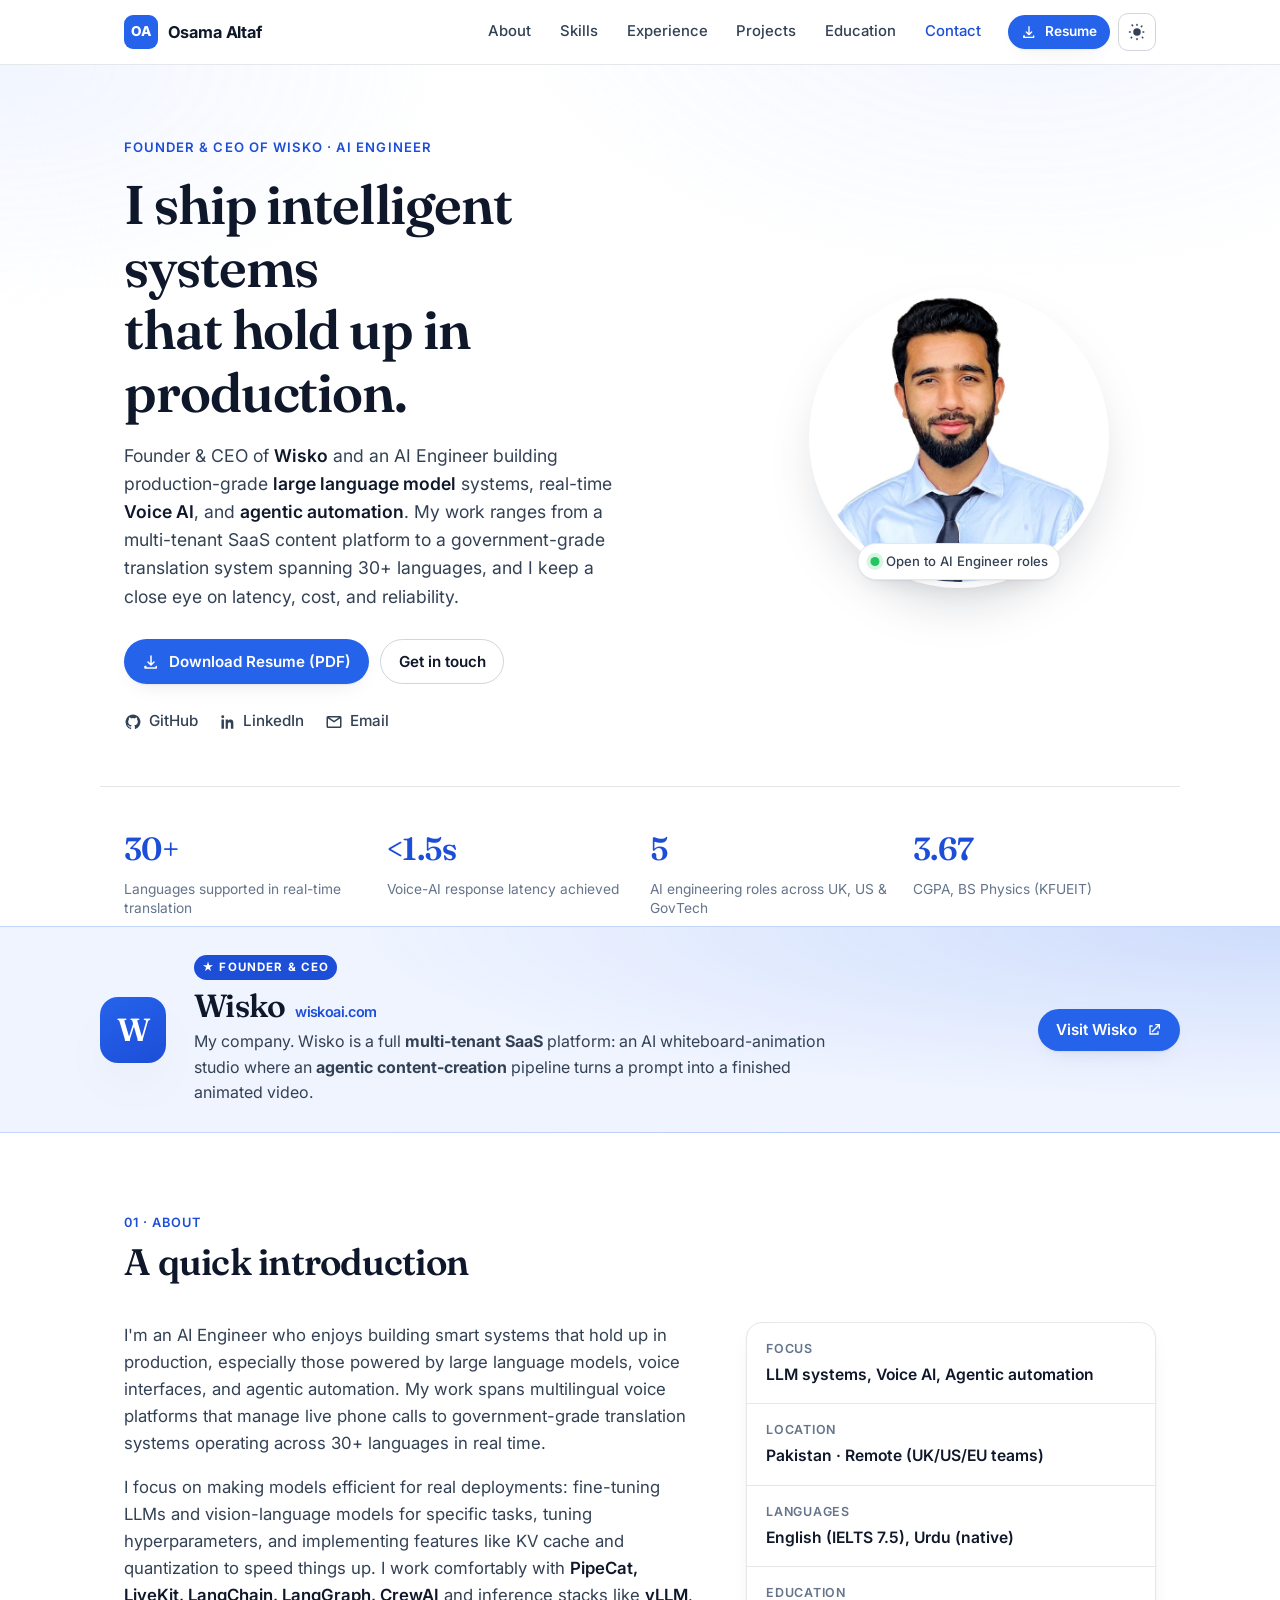
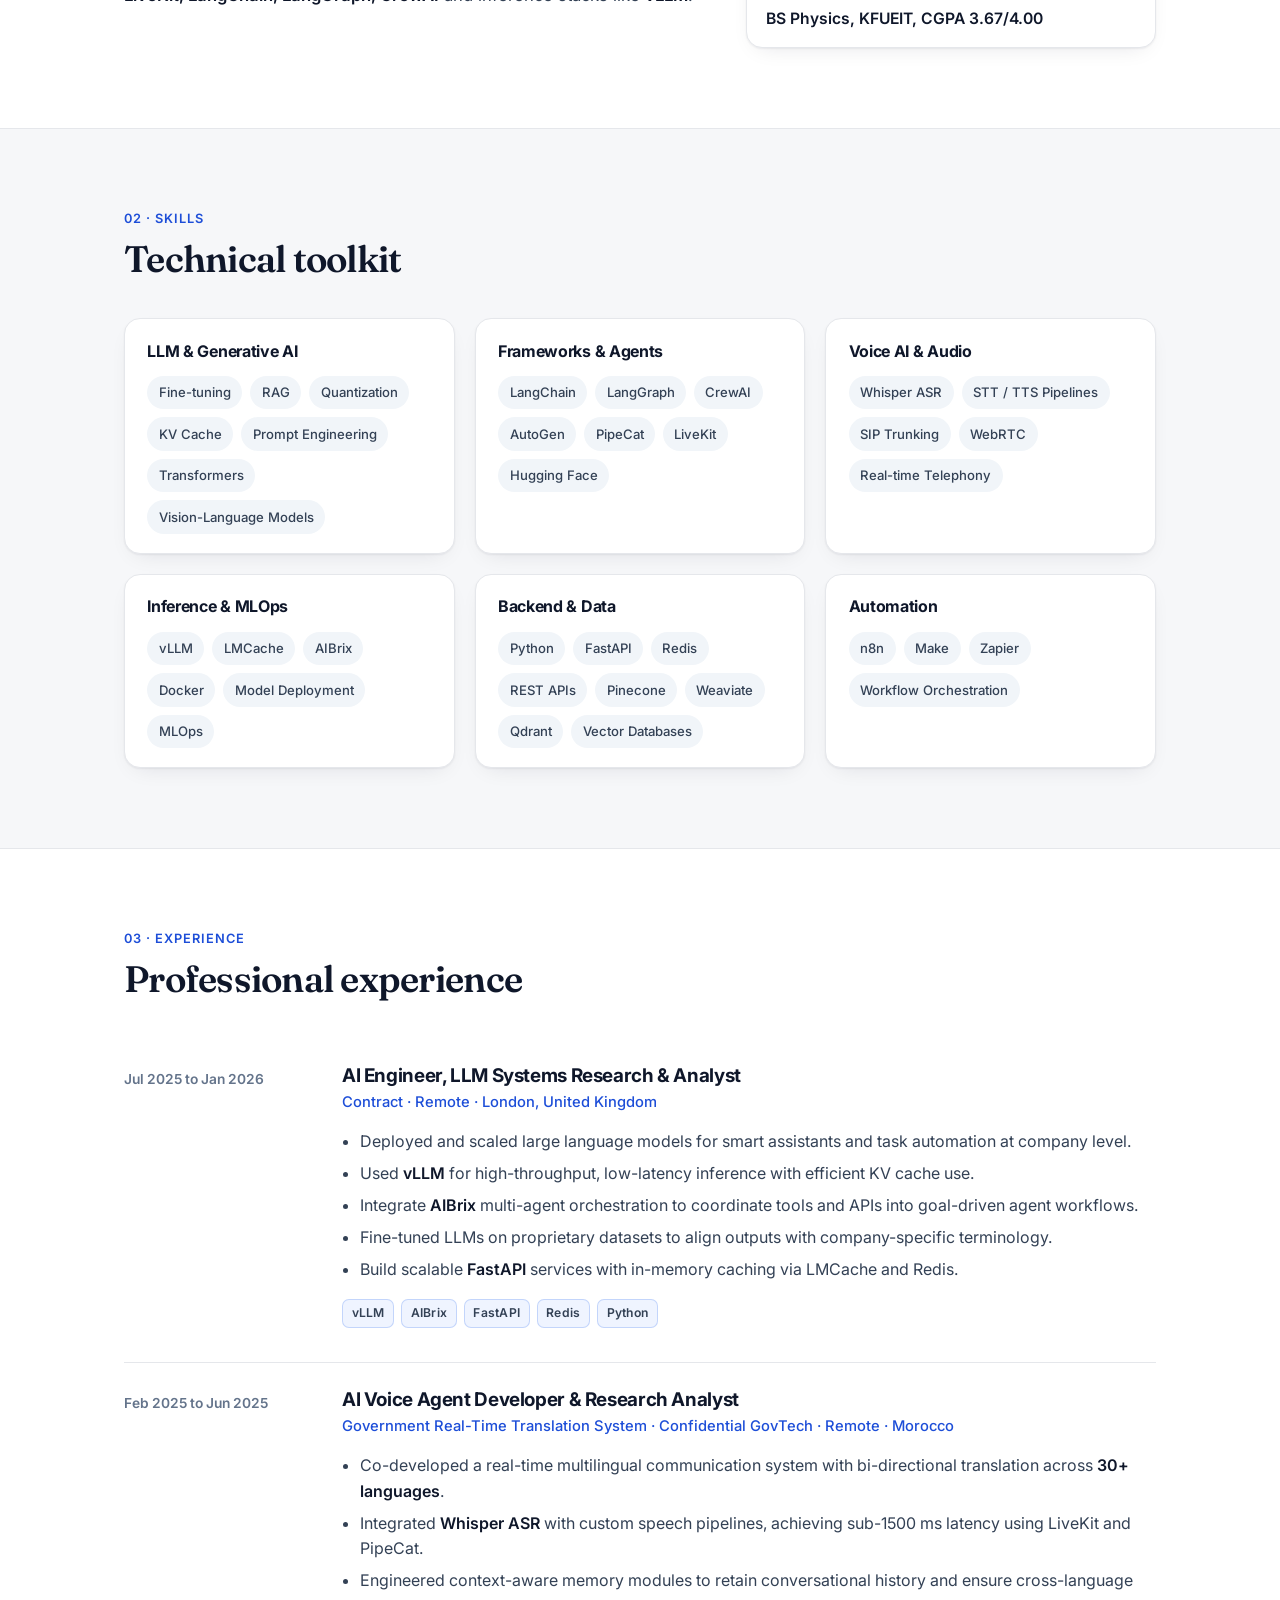
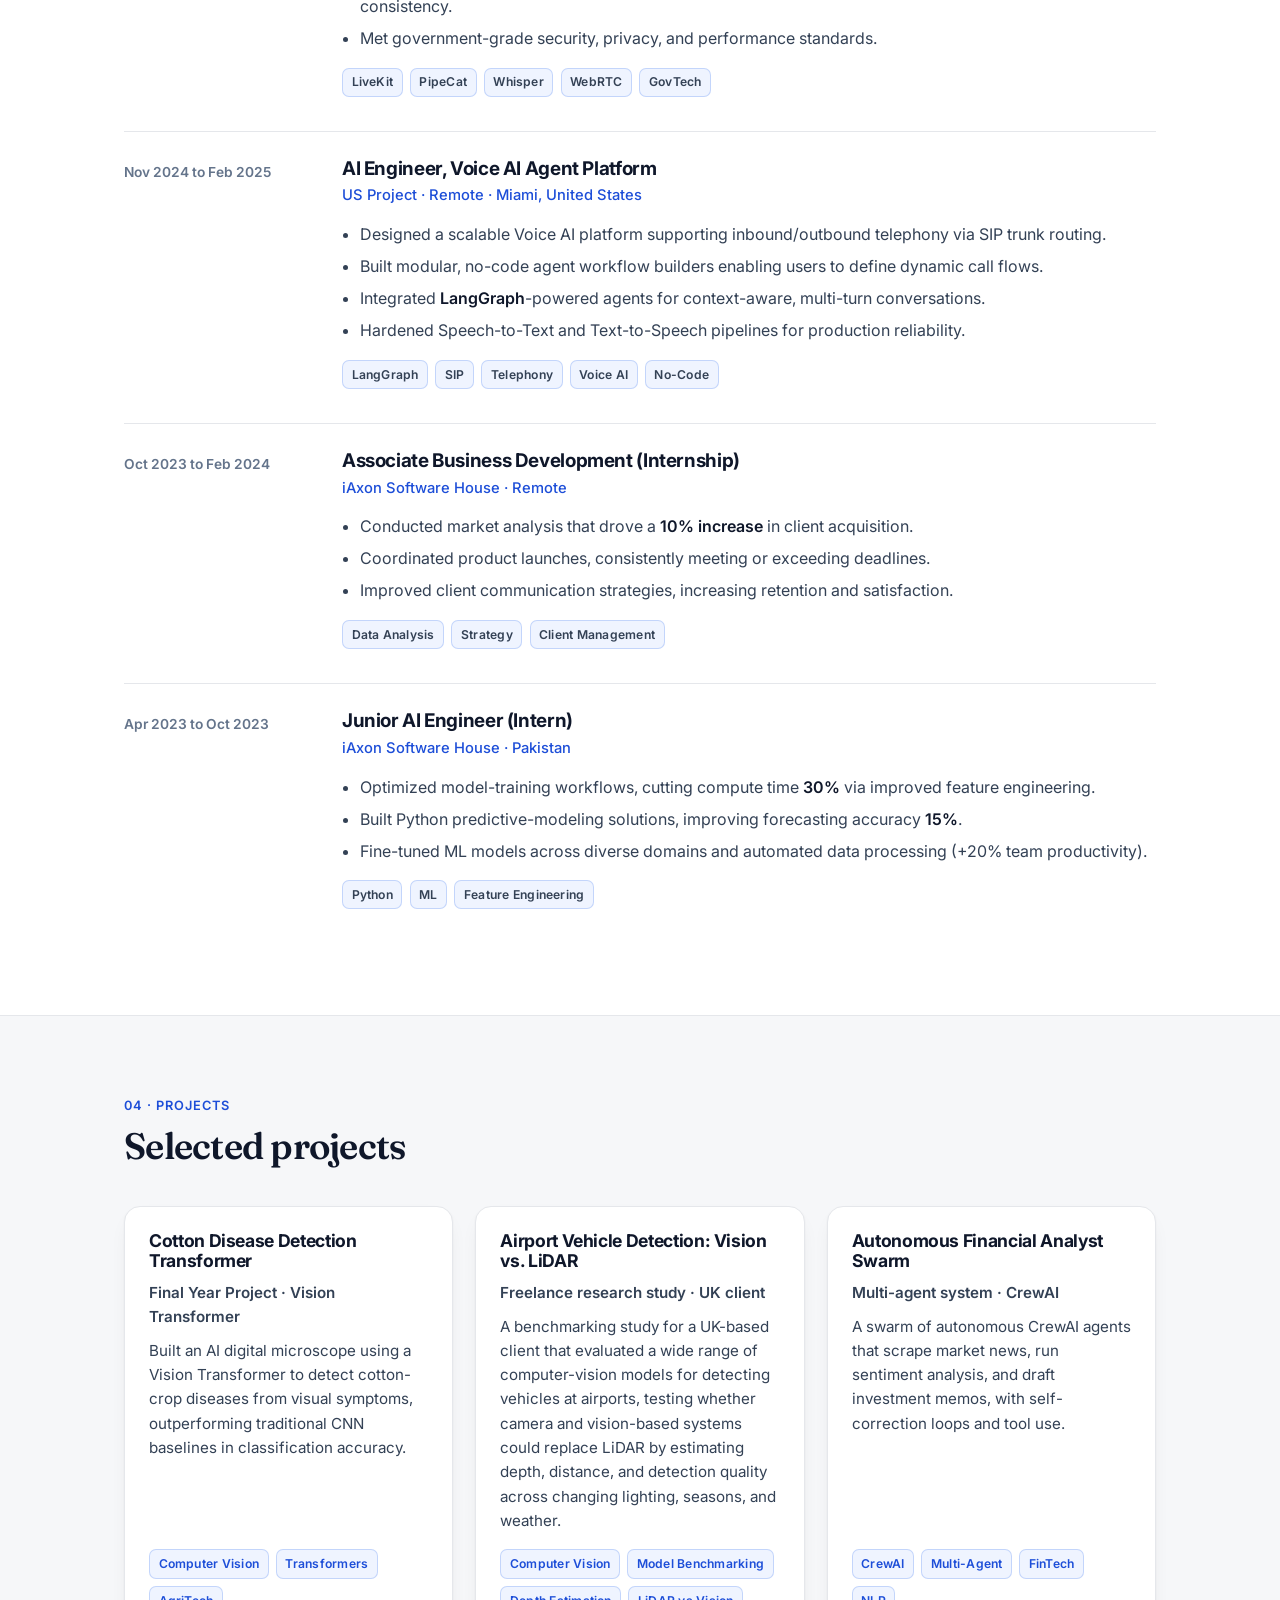
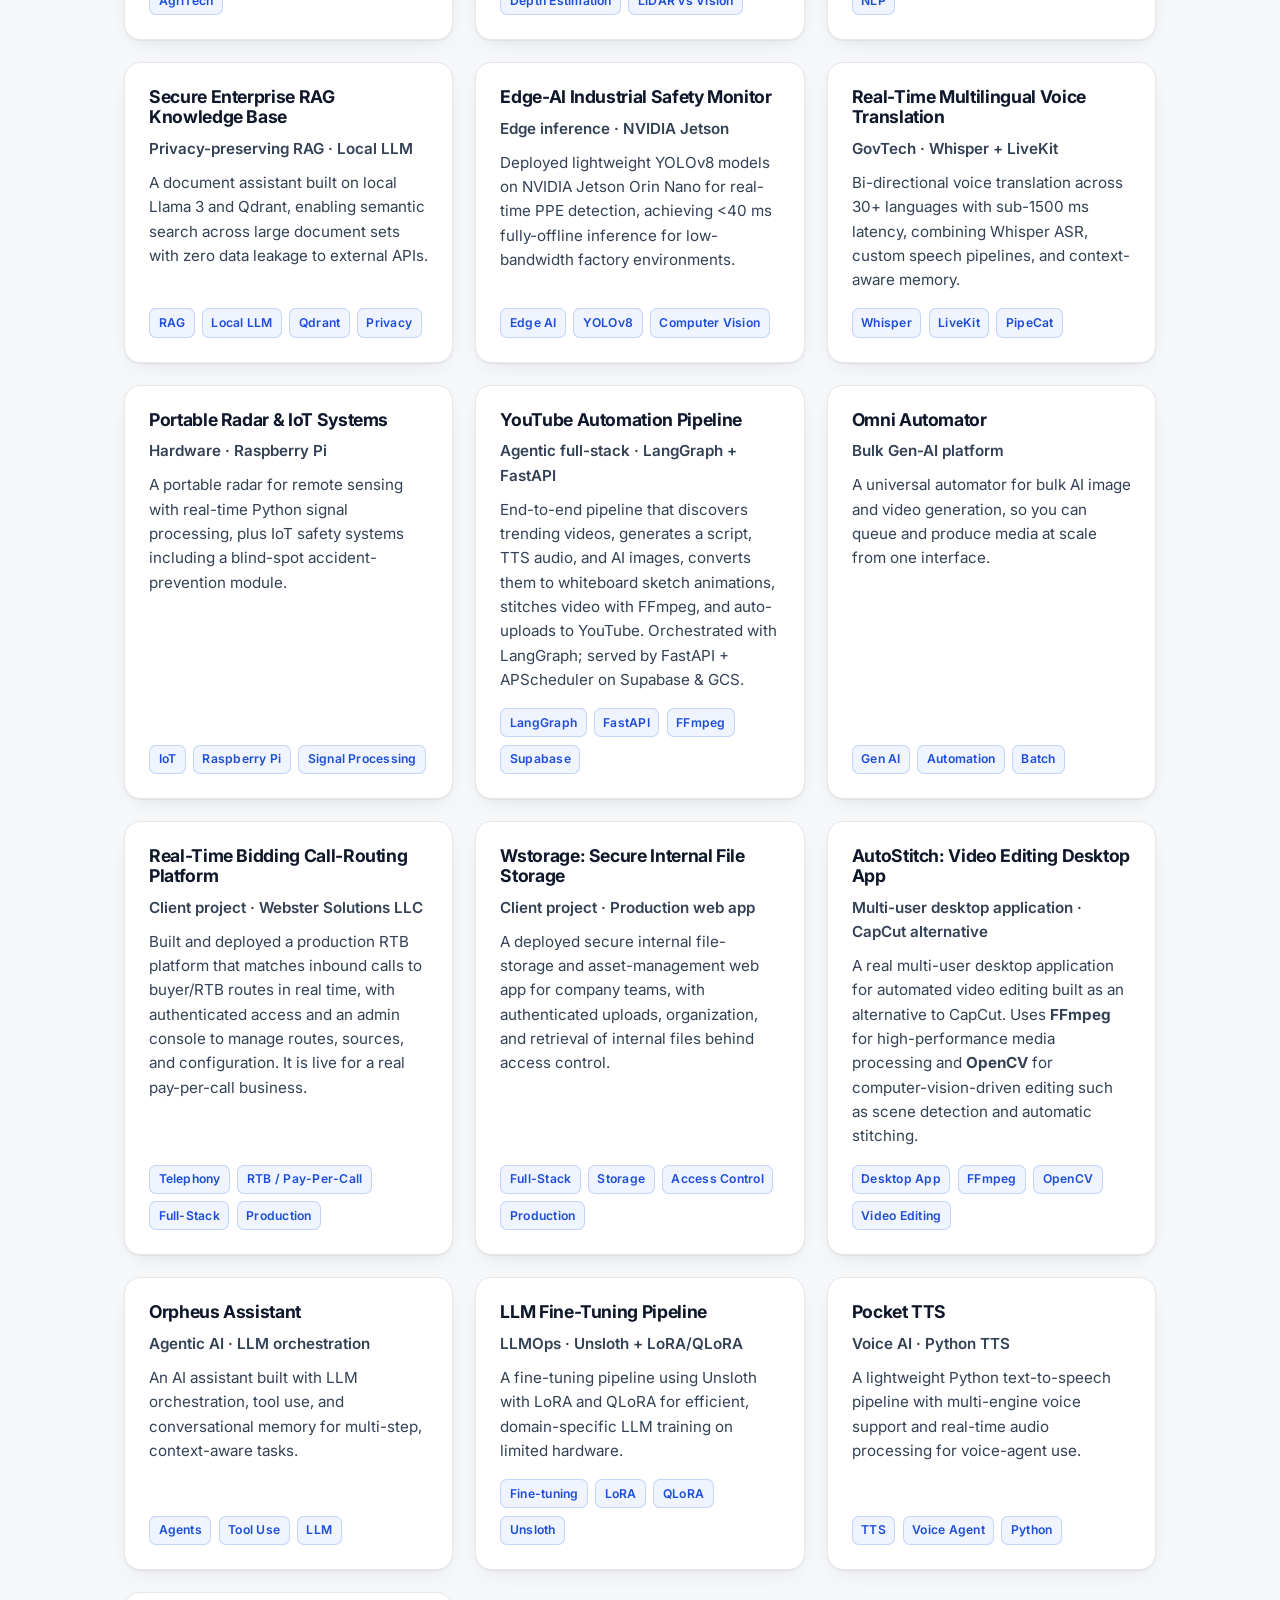
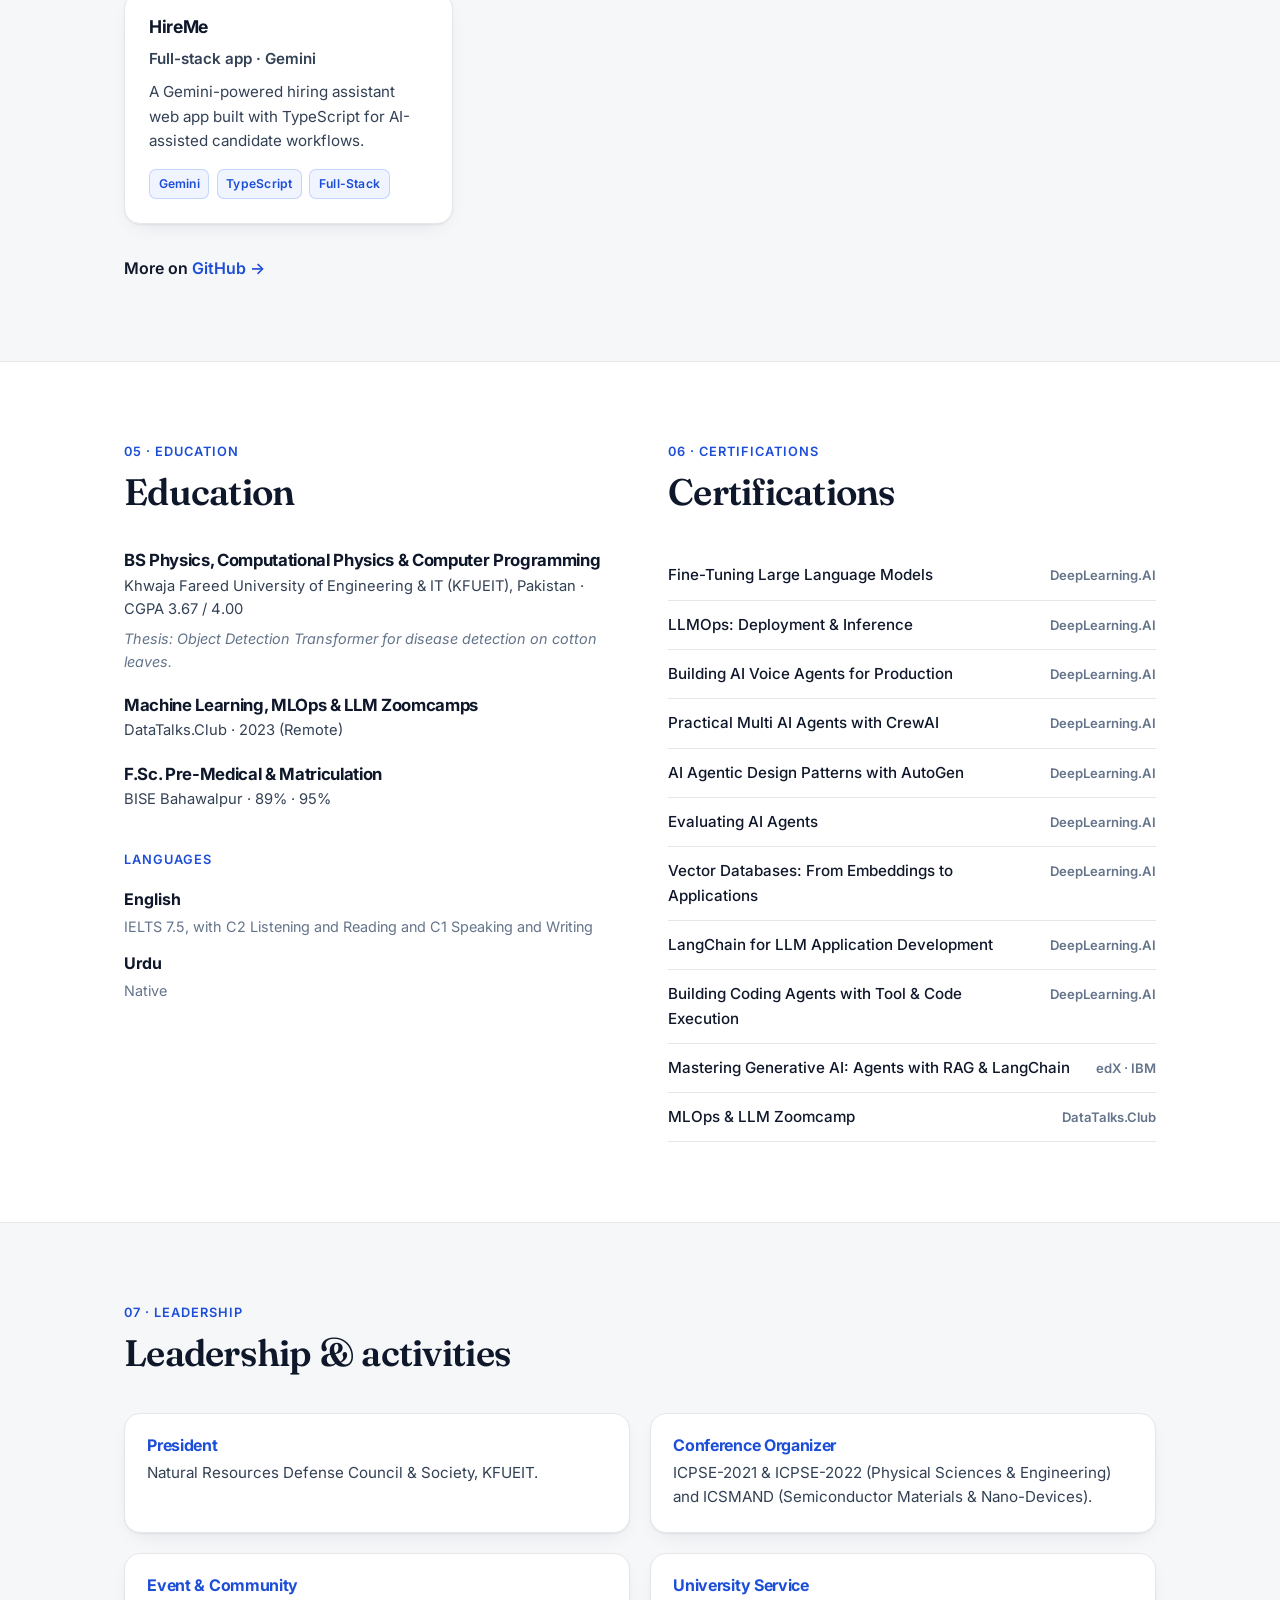
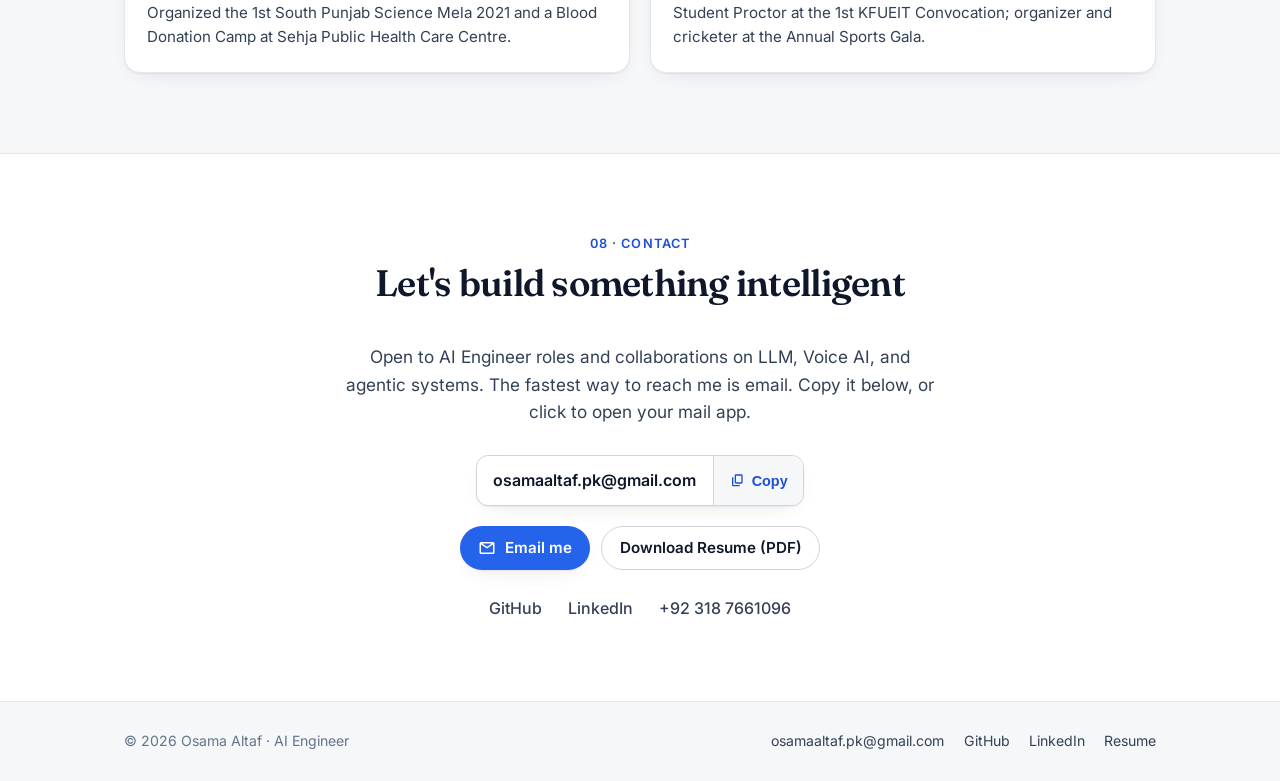
==== commit a9f7707f: "Feature Wisko (Founder & CEO), add real GitHub & client projects, remove all em/en dashes - Add Wisk" ====
--- a/companies/index.html
+++ b/companies/index.html
@@ -3,14 +3,14 @@
 <head>
 <meta charset="utf-8" />
 <meta name="viewport" content="width=device-width, initial-scale=1" />
-<title>Osama Altaf — AI Engineer | LLM Systems, Voice AI & Agentic Automation</title>
+<title>Osama Altaf | AI Engineer, LLM Systems, Voice AI & Agentic Automation</title>
 <meta name="description" content="AI Engineer building production-grade LLM systems, real-time Voice AI, and agentic automation. Experience across UK, US, and GovTech projects. View work and download resume." />
 <meta name="author" content="Osama Altaf" />
 <link rel="canonical" href="https://osamaaltaf.vercel.app/companies/" />
 
 <!-- Open Graph / Twitter -->
 <meta property="og:type" content="website" />
-<meta property="og:title" content="Osama Altaf — AI Engineer" />
+<meta property="og:title" content="Osama Altaf, AI Engineer" />
 <meta property="og:description" content="AI Engineer specializing in LLM systems, real-time Voice AI, and agentic automation." />
 <meta property="og:image" content="/assets/osama.jpg" />
 <meta name="twitter:card" content="summary" />
@@ -52,7 +52,7 @@
 
 <header class="nav" id="nav">
   <div class="wrap nav-inner">
-    <a class="brand" href="#top" aria-label="Osama Altaf — home">
+    <a class="brand" href="#top" aria-label="Osama Altaf home">
       <span class="brand-mark">OA</span>
       <span class="brand-name">Osama Altaf</span>
     </a>
@@ -87,13 +87,14 @@
 <section class="hero">
   <div class="wrap hero-inner">
     <div class="hero-text">
-      <p class="eyebrow">AI Engineer · LLM Systems · Voice AI</p>
+      <p class="eyebrow">Founder &amp; CEO of Wisko · AI Engineer</p>
       <h1>I ship intelligent systems<br />that hold up in production.</h1>
       <p class="lede">
-        AI Engineer building production-grade <strong>large language model</strong> systems,
-        real-time <strong>Voice AI</strong>, and <strong>agentic automation</strong> — from
-        multilingual voice platforms handling live telephony to a government-grade translation
-        system spanning 30+ languages, with a focus on latency, cost, and reliability.
+        Founder &amp; CEO of <strong>Wisko</strong> and an AI Engineer building production-grade
+        <strong>large language model</strong> systems, real-time <strong>Voice AI</strong>, and
+        <strong>agentic automation</strong>. My work ranges from a multi-tenant SaaS content platform to a
+        government-grade translation system spanning 30+ languages, and I keep a close eye on latency,
+        cost, and reliability.
       </p>
       <div class="hero-actions">
         <a class="btn btn-primary" href="/Osama_Altaf_Resume.pdf" download>
@@ -126,19 +127,37 @@
     <div class="stat"><span class="stat-n">30+</span><span class="stat-l">Languages supported in real-time translation</span></div>
     <div class="stat"><span class="stat-n">&lt;1.5s</span><span class="stat-l">Voice-AI response latency achieved</span></div>
     <div class="stat"><span class="stat-n">5</span><span class="stat-l">AI engineering roles across UK, US &amp; GovTech</span></div>
-    <div class="stat"><span class="stat-n">3.67</span><span class="stat-l">CGPA — BS Physics (KFUEIT)</span></div>
+    <div class="stat"><span class="stat-n">3.67</span><span class="stat-l">CGPA, BS Physics (KFUEIT)</span></div>
+  </div>
+</section>
+
+<!-- FLAGSHIP: Founder product -->
+<section class="flagship">
+  <div class="wrap flagship-inner">
+    <div class="flagship-logo">W</div>
+    <div class="flagship-body">
+      <span class="flagship-eyebrow">★ Founder &amp; CEO</span>
+      <h2>Wisko <span class="tld">wiskoai.com</span></h2>
+      <p>My company. Wisko is a full <strong>multi-tenant SaaS</strong> platform: an AI whiteboard-animation studio where an <strong>agentic content-creation</strong> pipeline turns a prompt into a finished animated video.</p>
+    </div>
+    <div class="flagship-cta">
+      <a class="btn btn-primary" href="https://wiskoai.com" target="_blank" rel="noopener">
+        Visit Wisko
+        <svg viewBox="0 0 24 24" width="16" height="16" aria-hidden="true"><path fill="currentColor" d="M14 3h7v7h-2V6.4l-9.3 9.3-1.4-1.4L17.6 5H14V3ZM5 5h5v2H7v10h10v-3h2v5H5V5Z"/></svg>
+      </a>
+    </div>
   </div>
 </section>
 
 <!-- ABOUT -->
 <section id="about" class="section">
   <div class="wrap">
-    <p class="kicker">01 — About</p>
+    <p class="kicker">01 · About</p>
     <h2 class="section-title">A quick introduction</h2>
     <div class="about-grid">
       <div class="about-lead">
         <p>
-          I'm an AI Engineer who enjoys building smart systems that hold up in production —
+          I'm an AI Engineer who enjoys building smart systems that hold up in production,
           especially those powered by large language models, voice interfaces, and agentic
           automation. My work spans multilingual voice platforms that manage live phone calls
           to government-grade translation systems operating across 30+ languages in real time.
@@ -155,7 +174,7 @@
         <li><span>Focus</span><strong>LLM systems, Voice AI, Agentic automation</strong></li>
         <li><span>Location</span><strong>Pakistan · Remote (UK/US/EU teams)</strong></li>
         <li><span>Languages</span><strong>English (IELTS 7.5), Urdu (native)</strong></li>
-        <li><span>Education</span><strong>BS Physics, KFUEIT — CGPA 3.67/4.00</strong></li>
+        <li><span>Education</span><strong>BS Physics, KFUEIT, CGPA 3.67/4.00</strong></li>
       </ul>
     </div>
   </div>
@@ -164,7 +183,7 @@
 <!-- SKILLS -->
 <section id="skills" class="section section-alt">
   <div class="wrap">
-    <p class="kicker">02 — Skills</p>
+    <p class="kicker">02 · Skills</p>
     <h2 class="section-title">Technical toolkit</h2>
     <div class="skills-grid">
       <div class="skill-card">
@@ -215,20 +234,20 @@
 <!-- EXPERIENCE -->
 <section id="experience" class="section">
   <div class="wrap">
-    <p class="kicker">03 — Experience</p>
+    <p class="kicker">03 · Experience</p>
     <h2 class="section-title">Professional experience</h2>
     <div class="timeline">
 
       <article class="job">
-        <div class="job-when">Jul 2025 — Present</div>
+        <div class="job-when">Jul 2025 to Jan 2026</div>
         <div class="job-body">
-          <h3>AI Engineer — LLM Systems Research &amp; Analyst</h3>
-          <p class="job-meta">Contract · Remote — London, United Kingdom</p>
+          <h3>AI Engineer, LLM Systems Research &amp; Analyst</h3>
+          <p class="job-meta">Contract · Remote · London, United Kingdom</p>
           <ul>
-            <li>Deploy and scale large language models for smart assistants and task automation at company level.</li>
-            <li>Leverage <strong>vLLM</strong> for high-throughput, low-latency inference with efficient KV cache utilization.</li>
+            <li>Deployed and scaled large language models for smart assistants and task automation at company level.</li>
+            <li>Used <strong>vLLM</strong> for high-throughput, low-latency inference with efficient KV cache use.</li>
             <li>Integrate <strong>AIBrix</strong> multi-agent orchestration to coordinate tools and APIs into goal-driven agent workflows.</li>
-            <li>Fine-tune LLMs on proprietary datasets to align outputs with company-specific terminology.</li>
+            <li>Fine-tuned LLMs on proprietary datasets to align outputs with company-specific terminology.</li>
             <li>Build scalable <strong>FastAPI</strong> services with in-memory caching via LMCache and Redis.</li>
           </ul>
           <ul class="tags"><li>vLLM</li><li>AIBrix</li><li>FastAPI</li><li>Redis</li><li>Python</li></ul>
@@ -236,10 +255,10 @@
       </article>
 
       <article class="job">
-        <div class="job-when">Feb 2025 — Jun 2025</div>
+        <div class="job-when">Feb 2025 to Jun 2025</div>
         <div class="job-body">
           <h3>AI Voice Agent Developer &amp; Research Analyst</h3>
-          <p class="job-meta">Government Real-Time Translation System · Confidential GovTech · Remote — Morocco</p>
+          <p class="job-meta">Government Real-Time Translation System · Confidential GovTech · Remote · Morocco</p>
           <ul>
             <li>Co-developed a real-time multilingual communication system with bi-directional translation across <strong>30+ languages</strong>.</li>
             <li>Integrated <strong>Whisper ASR</strong> with custom speech pipelines, achieving sub-1500 ms latency using LiveKit and PipeCat.</li>
@@ -251,10 +270,10 @@
       </article>
 
       <article class="job">
-        <div class="job-when">Nov 2024 — Feb 2025</div>
+        <div class="job-when">Nov 2024 to Feb 2025</div>
         <div class="job-body">
-          <h3>AI Engineer — Voice AI Agent Platform</h3>
-          <p class="job-meta">US Project · Remote — Miami, United States</p>
+          <h3>AI Engineer, Voice AI Agent Platform</h3>
+          <p class="job-meta">US Project · Remote · Miami, United States</p>
           <ul>
             <li>Designed a scalable Voice AI platform supporting inbound/outbound telephony via SIP trunk routing.</li>
             <li>Built modular, no-code agent workflow builders enabling users to define dynamic call flows.</li>
@@ -266,7 +285,7 @@
       </article>
 
       <article class="job">
-        <div class="job-when">Oct 2023 — Feb 2024</div>
+        <div class="job-when">Oct 2023 to Feb 2024</div>
         <div class="job-body">
           <h3>Associate Business Development (Internship)</h3>
           <p class="job-meta">iAxon Software House · Remote</p>
@@ -280,7 +299,7 @@
       </article>
 
       <article class="job">
-        <div class="job-when">Apr 2023 — Oct 2023</div>
+        <div class="job-when">Apr 2023 to Oct 2023</div>
         <div class="job-body">
           <h3>Junior AI Engineer (Intern)</h3>
           <p class="job-meta">iAxon Software House · Pakistan</p>
@@ -300,7 +319,7 @@
 <!-- PROJECTS -->
 <section id="projects" class="section section-alt">
   <div class="wrap">
-    <p class="kicker">04 — Projects</p>
+    <p class="kicker">04 · Projects</p>
     <h2 class="section-title">Selected projects</h2>
     <div class="projects-grid">
 
@@ -312,9 +331,16 @@
       </article>
 
       <article class="project">
+        <h3>Airport Vehicle Detection: Vision vs. LiDAR</h3>
+        <p class="project-sub">Freelance research study · UK client</p>
+        <p>A benchmarking study for a UK-based client that evaluated a wide range of computer-vision models for detecting vehicles at airports, testing whether camera and vision-based systems could replace LiDAR by estimating depth, distance, and detection quality across changing lighting, seasons, and weather.</p>
+        <ul class="tags"><li>Computer Vision</li><li>Model Benchmarking</li><li>Depth Estimation</li><li>LiDAR vs Vision</li></ul>
+      </article>
+
+      <article class="project">
         <h3>Autonomous Financial Analyst Swarm</h3>
         <p class="project-sub">Multi-agent system · CrewAI</p>
-        <p>A swarm of autonomous CrewAI agents that scrape market news, run sentiment analysis, and draft investment memos — featuring self-correction loops and tool use.</p>
+        <p>A swarm of autonomous CrewAI agents that scrape market news, run sentiment analysis, and draft investment memos, with self-correction loops and tool use.</p>
         <ul class="tags"><li>CrewAI</li><li>Multi-Agent</li><li>FinTech</li><li>NLP</li></ul>
       </article>
 
@@ -346,6 +372,71 @@
         <ul class="tags"><li>IoT</li><li>Raspberry Pi</li><li>Signal Processing</li></ul>
       </article>
 
+      <!-- ===== Real projects from GitHub ===== -->
+
+      <article class="project">
+        <h3>YouTube Automation Pipeline</h3>
+        <p class="project-sub">Agentic full-stack · LangGraph + FastAPI</p>
+        <p>End-to-end pipeline that discovers trending videos, generates a script, TTS audio, and AI images, converts them to whiteboard sketch animations, stitches video with FFmpeg, and auto-uploads to YouTube. Orchestrated with LangGraph; served by FastAPI + APScheduler on Supabase &amp; GCS.</p>
+        <ul class="tags"><li>LangGraph</li><li>FastAPI</li><li>FFmpeg</li><li>Supabase</li></ul>
+      </article>
+
+      <article class="project">
+        <h3>Omni Automator</h3>
+        <p class="project-sub">Bulk Gen-AI platform</p>
+        <p>A universal automator for bulk AI image and video generation, so you can queue and produce media at scale from one interface.</p>
+        <ul class="tags"><li>Gen AI</li><li>Automation</li><li>Batch</li></ul>
+      </article>
+
+      <article class="project">
+        <h3>Real-Time Bidding Call-Routing Platform</h3>
+        <p class="project-sub">Client project · Webster Solutions LLC</p>
+        <p>Built and deployed a production RTB platform that matches inbound calls to buyer/RTB routes in real time, with authenticated access and an admin console to manage routes, sources, and configuration. It is live for a real pay-per-call business.</p>
+        <ul class="tags"><li>Telephony</li><li>RTB / Pay-Per-Call</li><li>Full-Stack</li><li>Production</li></ul>
+      </article>
+
+      <article class="project">
+        <h3>Wstorage: Secure Internal File Storage</h3>
+        <p class="project-sub">Client project · Production web app</p>
+        <p>A deployed secure internal file-storage and asset-management web app for company teams, with authenticated uploads, organization, and retrieval of internal files behind access control.</p>
+        <ul class="tags"><li>Full-Stack</li><li>Storage</li><li>Access Control</li><li>Production</li></ul>
+      </article>
+
+      <article class="project">
+        <h3>AutoStitch: Video Editing Desktop App</h3>
+        <p class="project-sub">Multi-user desktop application · CapCut alternative</p>
+        <p>A real multi-user desktop application for automated video editing built as an alternative to CapCut. Uses <strong>FFmpeg</strong> for high-performance media processing and <strong>OpenCV</strong> for computer-vision-driven editing such as scene detection and automatic stitching.</p>
+        <ul class="tags"><li>Desktop App</li><li>FFmpeg</li><li>OpenCV</li><li>Video Editing</li></ul>
+      </article>
+
+      <article class="project">
+        <h3>Orpheus Assistant</h3>
+        <p class="project-sub">Agentic AI · LLM orchestration</p>
+        <p>An AI assistant built with LLM orchestration, tool use, and conversational memory for multi-step, context-aware tasks.</p>
+        <ul class="tags"><li>Agents</li><li>Tool Use</li><li>LLM</li></ul>
+      </article>
+
+      <article class="project">
+        <h3>LLM Fine-Tuning Pipeline</h3>
+        <p class="project-sub">LLMOps · Unsloth + LoRA/QLoRA</p>
+        <p>A fine-tuning pipeline using Unsloth with LoRA and QLoRA for efficient, domain-specific LLM training on limited hardware.</p>
+        <ul class="tags"><li>Fine-tuning</li><li>LoRA</li><li>QLoRA</li><li>Unsloth</li></ul>
+      </article>
+
+      <article class="project">
+        <h3>Pocket TTS</h3>
+        <p class="project-sub">Voice AI · Python TTS</p>
+        <p>A lightweight Python text-to-speech pipeline with multi-engine voice support and real-time audio processing for voice-agent use.</p>
+        <ul class="tags"><li>TTS</li><li>Voice Agent</li><li>Python</li></ul>
+      </article>
+
+      <article class="project">
+        <h3>HireMe</h3>
+        <p class="project-sub">Full-stack app · Gemini</p>
+        <p>A Gemini-powered hiring assistant web app built with TypeScript for AI-assisted candidate workflows.</p>
+        <ul class="tags"><li>Gemini</li><li>TypeScript</li><li>Full-Stack</li></ul>
+      </article>
+
     </div>
     <p class="projects-foot">
       More on <a href="https://github.com/osamaaltaf-pk" target="_blank" rel="noopener">GitHub →</a>
@@ -357,11 +448,11 @@
 <section id="education" class="section">
   <div class="wrap edu-wrap">
     <div class="edu-col">
-      <p class="kicker">05 — Education</p>
+      <p class="kicker">05 · Education</p>
       <h2 class="section-title">Education</h2>
       <div class="edu-list">
         <div class="edu-item">
-          <h3>BS Physics — Computational Physics &amp; Computer Programming</h3>
+          <h3>BS Physics, Computational Physics &amp; Computer Programming</h3>
           <p class="edu-meta">Khwaja Fareed University of Engineering &amp; IT (KFUEIT), Pakistan · CGPA 3.67 / 4.00</p>
           <p class="edu-note">Thesis: Object Detection Transformer for disease detection on cotton leaves.</p>
         </div>
@@ -377,17 +468,17 @@
 
       <p class="kicker" style="margin-top:2.4rem">Languages</p>
       <div class="lang-list">
-        <div class="lang"><strong>English</strong><span>IELTS 7.5 — C2 Listening &amp; Reading; C1 Speaking &amp; Writing</span></div>
+        <div class="lang"><strong>English</strong><span>IELTS 7.5, with C2 Listening and Reading and C1 Speaking and Writing</span></div>
         <div class="lang"><strong>Urdu</strong><span>Native</span></div>
       </div>
     </div>
 
     <div class="cert-col">
-      <p class="kicker">06 — Certifications</p>
+      <p class="kicker">06 · Certifications</p>
       <h2 class="section-title">Certifications</h2>
       <ul class="cert-list">
         <li><span>Fine-Tuning Large Language Models</span><em>DeepLearning.AI</em></li>
-        <li><span>LLMOps — Deployment &amp; Inference</span><em>DeepLearning.AI</em></li>
+        <li><span>LLMOps: Deployment &amp; Inference</span><em>DeepLearning.AI</em></li>
         <li><span>Building AI Voice Agents for Production</span><em>DeepLearning.AI</em></li>
         <li><span>Practical Multi AI Agents with CrewAI</span><em>DeepLearning.AI</em></li>
         <li><span>AI Agentic Design Patterns with AutoGen</span><em>DeepLearning.AI</em></li>
@@ -405,7 +496,7 @@
 <!-- LEADERSHIP -->
 <section class="section section-alt">
   <div class="wrap">
-    <p class="kicker">07 — Leadership</p>
+    <p class="kicker">07 · Leadership</p>
     <h2 class="section-title">Leadership &amp; activities</h2>
     <div class="lead-grid">
       <div class="lead-item"><h3>President</h3><p>Natural Resources Defense Council &amp; Society, KFUEIT.</p></div>
@@ -419,9 +510,9 @@
 <!-- CONTACT -->
 <section id="contact" class="section">
   <div class="wrap contact-wrap">
-    <p class="kicker">08 — Contact</p>
+    <p class="kicker">08 · Contact</p>
     <h2 class="section-title">Let's build something intelligent</h2>
-    <p class="contact-lede">Open to AI Engineer roles and collaborations on LLM, Voice AI, and agentic systems. The fastest way to reach me is email — copy it below or click to open your mail app.</p>
+    <p class="contact-lede">Open to AI Engineer roles and collaborations on LLM, Voice AI, and agentic systems. The fastest way to reach me is email. Copy it below, or click to open your mail app.</p>
     <div class="copybox">
       <code id="email">osamaaltaf.pk@gmail.com</code>
       <button type="button" data-copy="osamaaltaf.pk@gmail.com" data-copy-label="Email copied">
@@ -430,7 +521,7 @@
       </button>
     </div>
     <div class="contact-actions">
-      <a class="btn btn-primary" href="mailto:osamaaltaf.pk@gmail.com?subject=AI%20Engineer%20role%20%E2%80%94%20Osama%20Altaf">
+      <a class="btn btn-primary" href="mailto:osamaaltaf.pk@gmail.com?subject=AI%20Engineer%20role%20from%20Osama%20Altaf">
         <svg viewBox="0 0 24 24" width="18" height="18" aria-hidden="true"><path fill="currentColor" d="M4 4h16a2 2 0 0 1 2 2v12a2 2 0 0 1-2 2H4a2 2 0 0 1-2-2V6a2 2 0 0 1 2-2Zm0 3.24V18h16V7.24l-8 5.33-8-5.33ZM18.4 6H5.6L12 10.27 18.4 6Z"/></svg>
         Email me
       </a>
--- a/styles.css
+++ b/styles.css
@@ -170,6 +170,41 @@
 }
 .hero-badge .dot{ width:9px; height:9px; border-radius:50%; background:#22c55e; box-shadow:0 0 0 4px rgba(34,197,94,.18); }
 
+/* ---------- flagship (Wisko founder band) ---------- */
+.flagship{
+  background:
+    radial-gradient(120% 140% at 100% 0%, color-mix(in srgb, var(--accent) 16%, transparent), transparent 60%),
+    var(--accent-soft);
+  border-block:1px solid color-mix(in srgb, var(--accent) 22%, transparent);
+}
+.flagship-inner{
+  display:flex; align-items:center; gap:28px; padding:26px 0;
+}
+.flagship-logo{
+  flex:none; width:66px; height:66px; border-radius:18px; display:grid; place-items:center;
+  background:linear-gradient(150deg, var(--accent), var(--accent-ink));
+  color:#fff; font-family:var(--serif); font-weight:600; font-size:2rem; letter-spacing:-.02em;
+  box-shadow:var(--shadow-lg);
+}
+.flagship-body{ flex:1 1 auto; min-width:0; }
+.flagship-eyebrow{
+  display:inline-flex; align-items:center; gap:.5em; margin:0 0 .35rem;
+  font-size:.72rem; font-weight:700; letter-spacing:.1em; text-transform:uppercase;
+  color:#fff; background:var(--accent-ink); padding:.3em .7em; border-radius:999px;
+}
+.flagship-body h2{
+  font-family:var(--serif); font-weight:600; font-size:clamp(1.4rem,3vw,2rem);
+  margin:.1rem 0 .3rem; letter-spacing:-.02em; display:flex; align-items:baseline; gap:.6rem; flex-wrap:wrap;
+}
+.flagship-body h2 .tld{ font-family:var(--font); font-size:.9rem; font-weight:600; color:var(--accent-ink); }
+.flagship-body p{ margin:0; color:var(--ink-soft); font-size:1rem; max-width:66ch; }
+.flagship-cta{ flex:none; }
+@media (max-width: 760px){
+  .flagship-inner{ flex-direction:column; align-items:flex-start; gap:18px; }
+  .flagship-cta{ width:100%; }
+  .flagship-cta .btn{ width:100%; justify-content:center; }
+}
+
 /* stats */
 .stats{
   display:grid; grid-template-columns:repeat(4,1fr); gap:20px;
@@ -247,6 +282,10 @@
 .project-sub{ margin:0; color:var(--accent-ink); font-weight:600; font-size:.82rem; }
 .project p{ margin:0; color:var(--ink-soft); font-size:.95rem; }
 .project .tags{ margin-top:auto !important; padding-top:.4rem !important; }
+.project-links{ display:flex; gap:1.1rem; margin-top:.7rem; padding-top:.7rem; border-top:1px solid var(--line); }
+.project-links a{ font-size:.83rem; font-weight:600; color:var(--accent-ink); display:inline-flex; align-items:center; gap:.35em; }
+.project-links a:hover{ text-decoration:none; opacity:.8; }
+.project-links svg{ opacity:.85; }
 .projects-foot{ margin:2rem 0 0; font-weight:600; }
 
 /* education + certs */
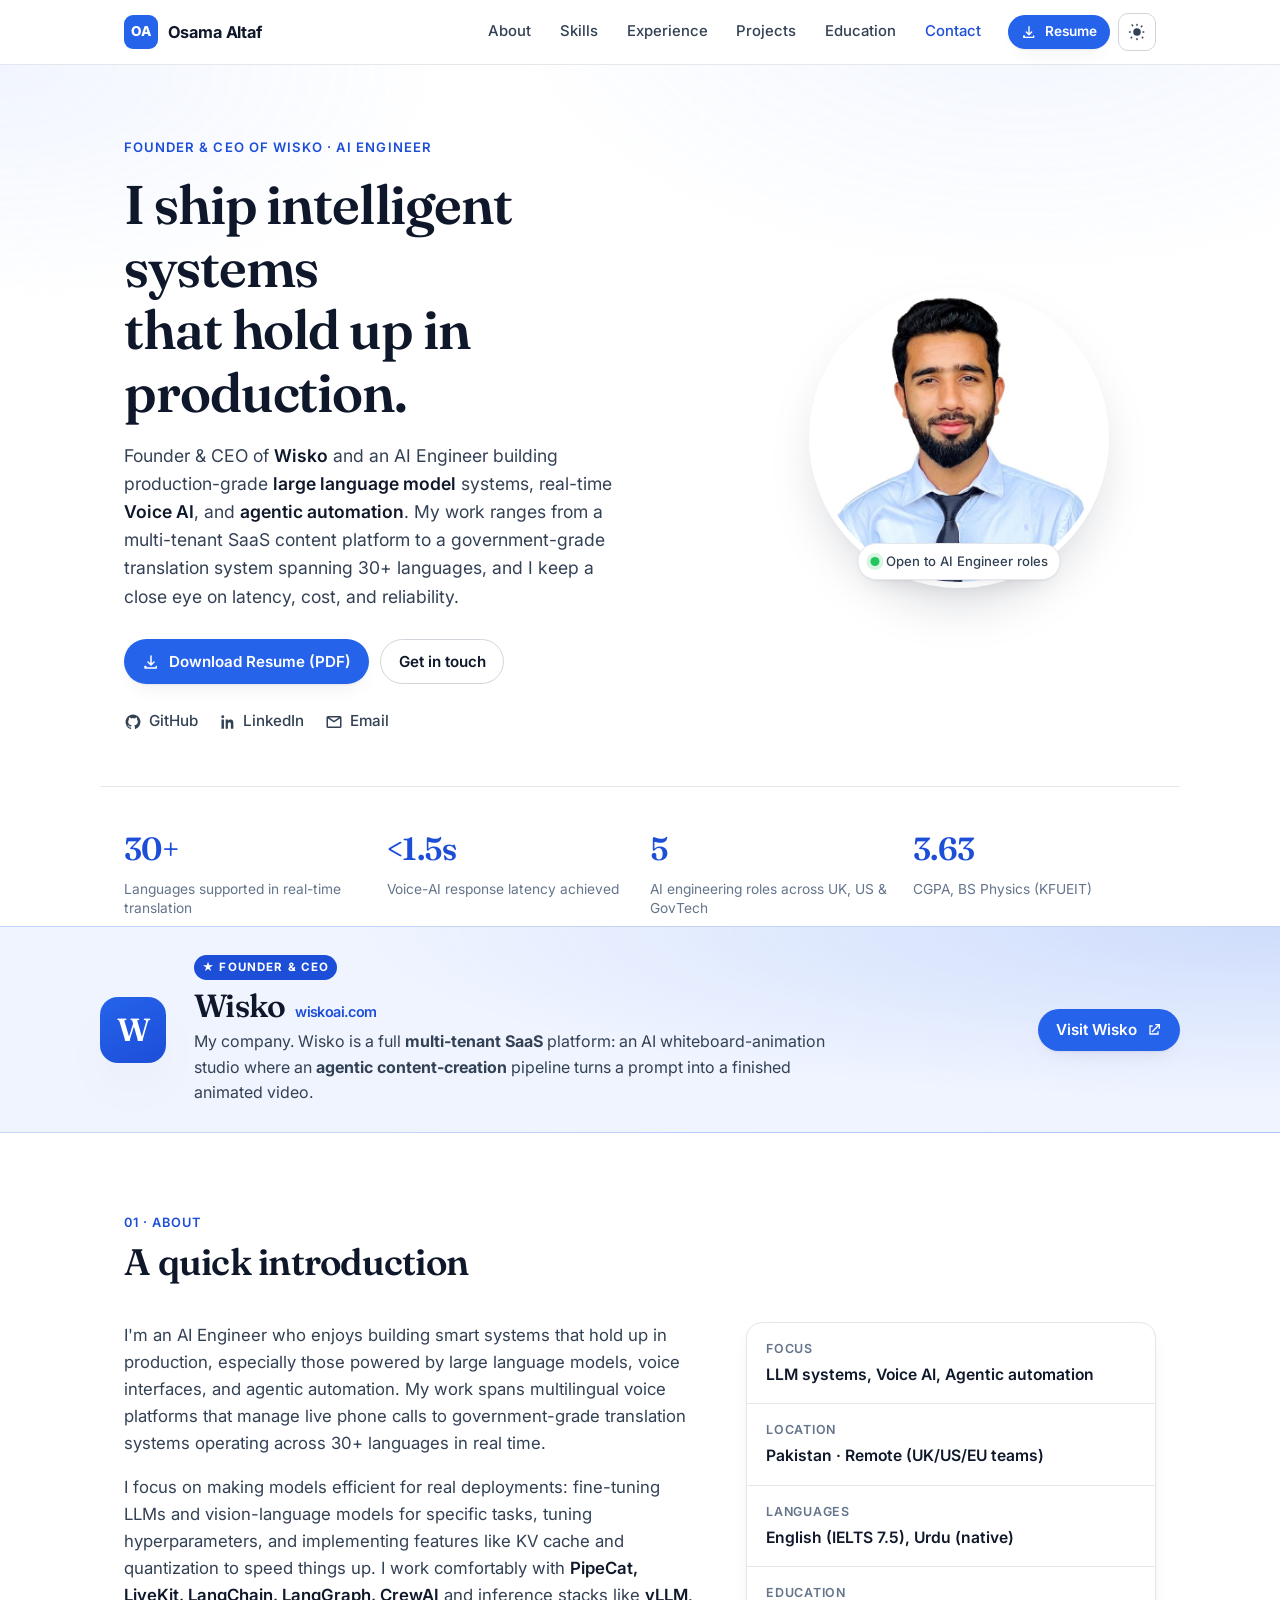
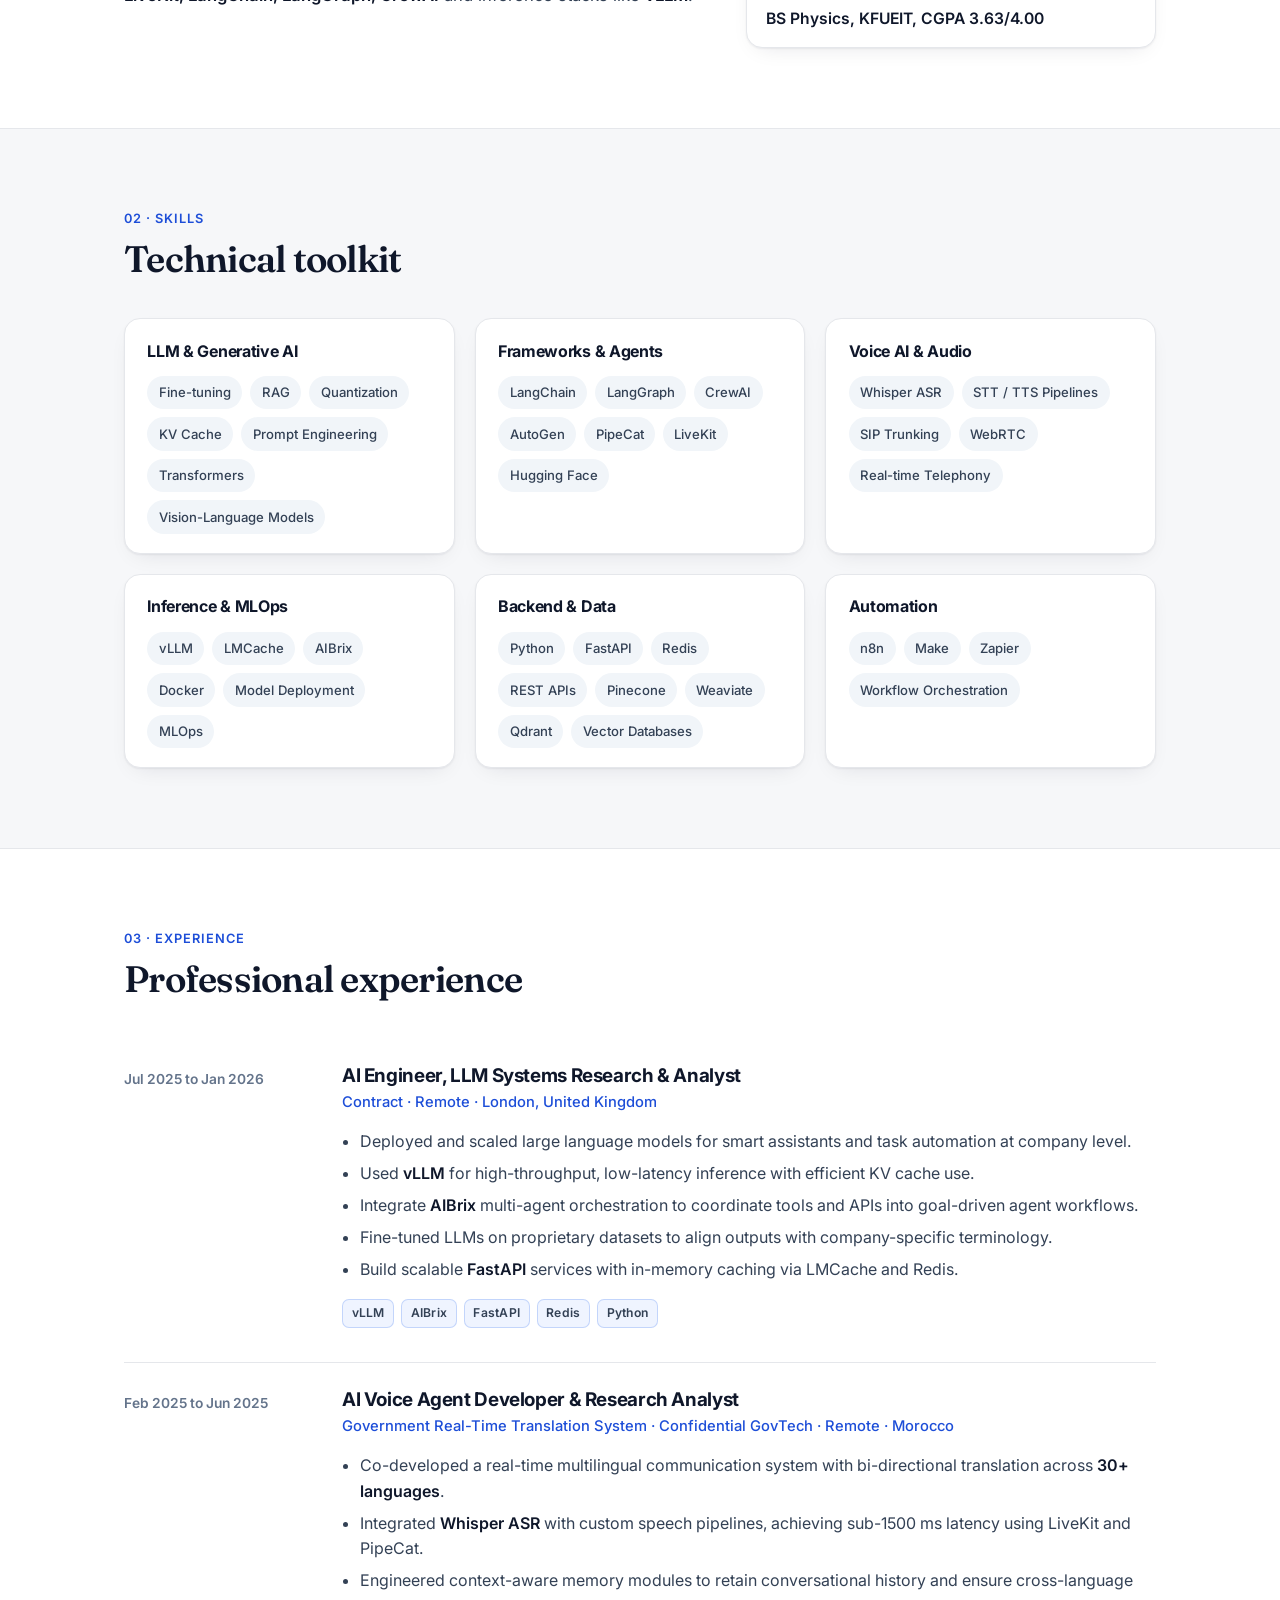
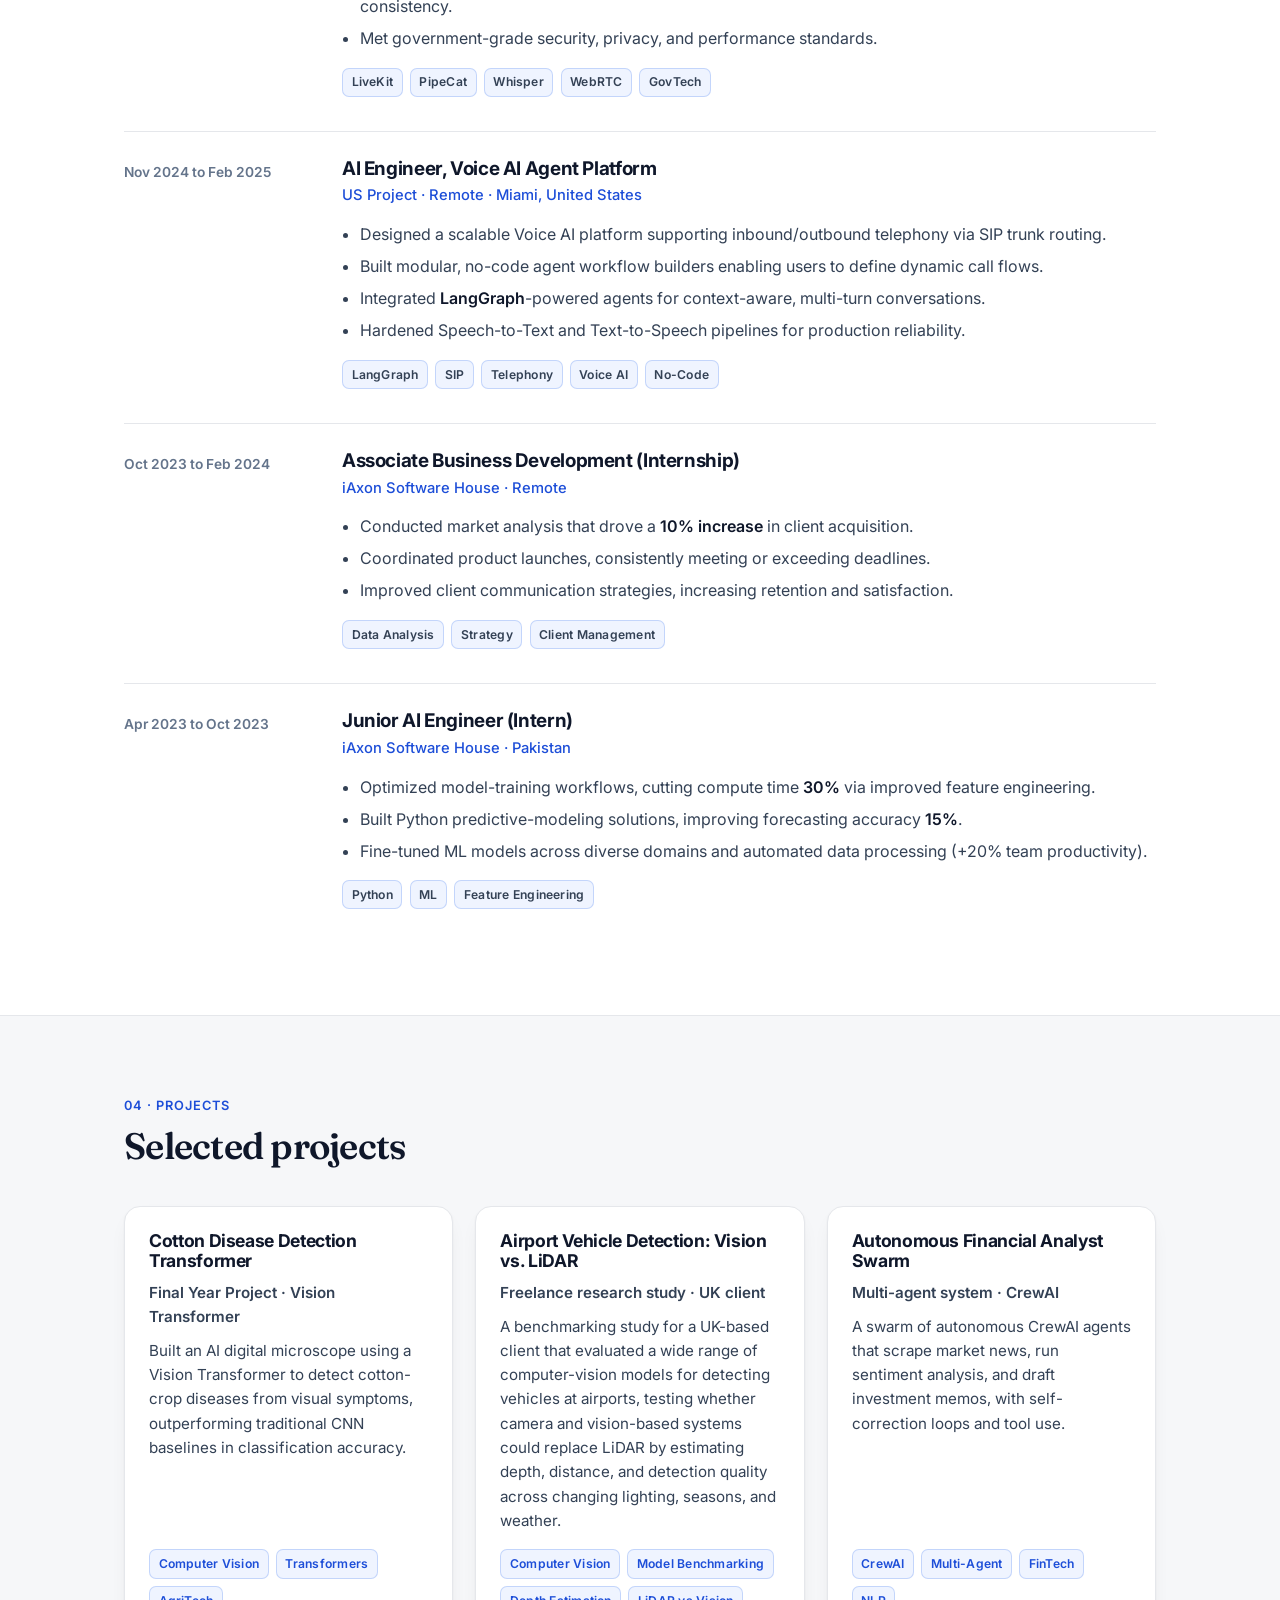
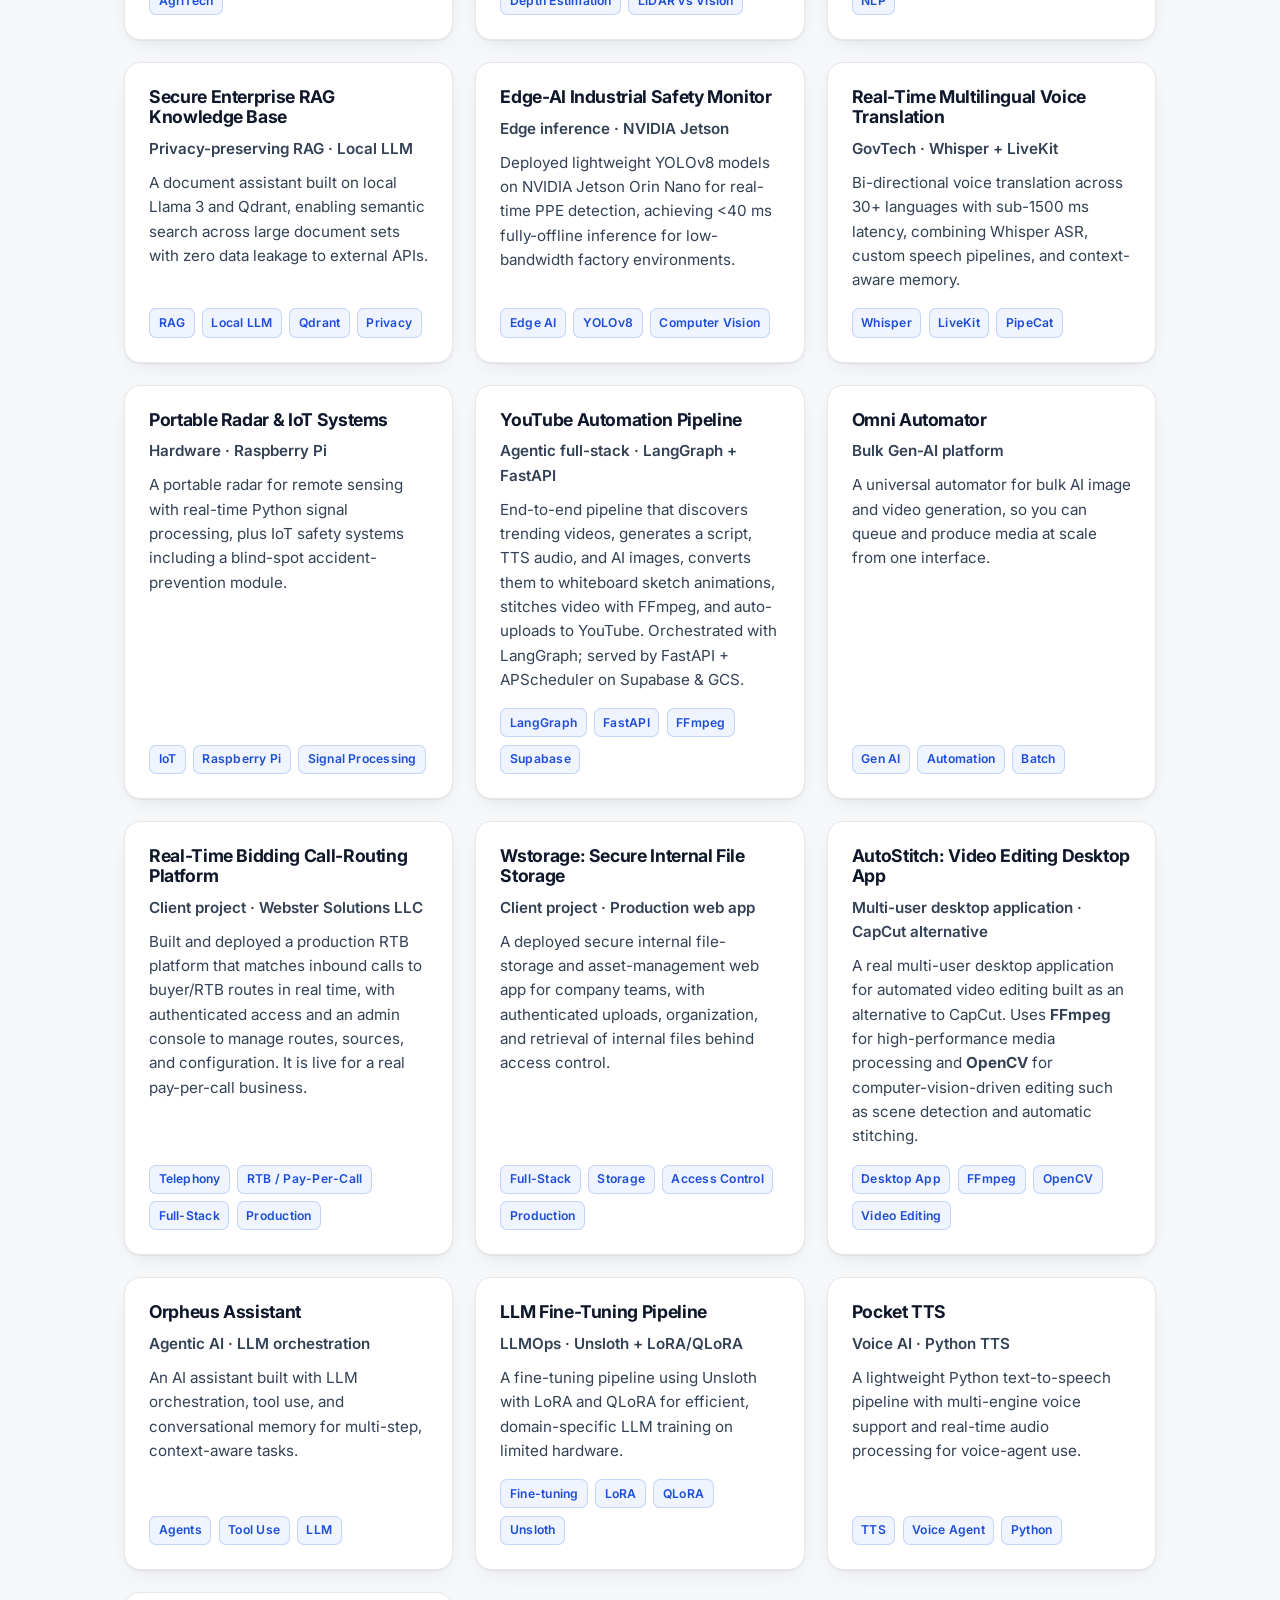
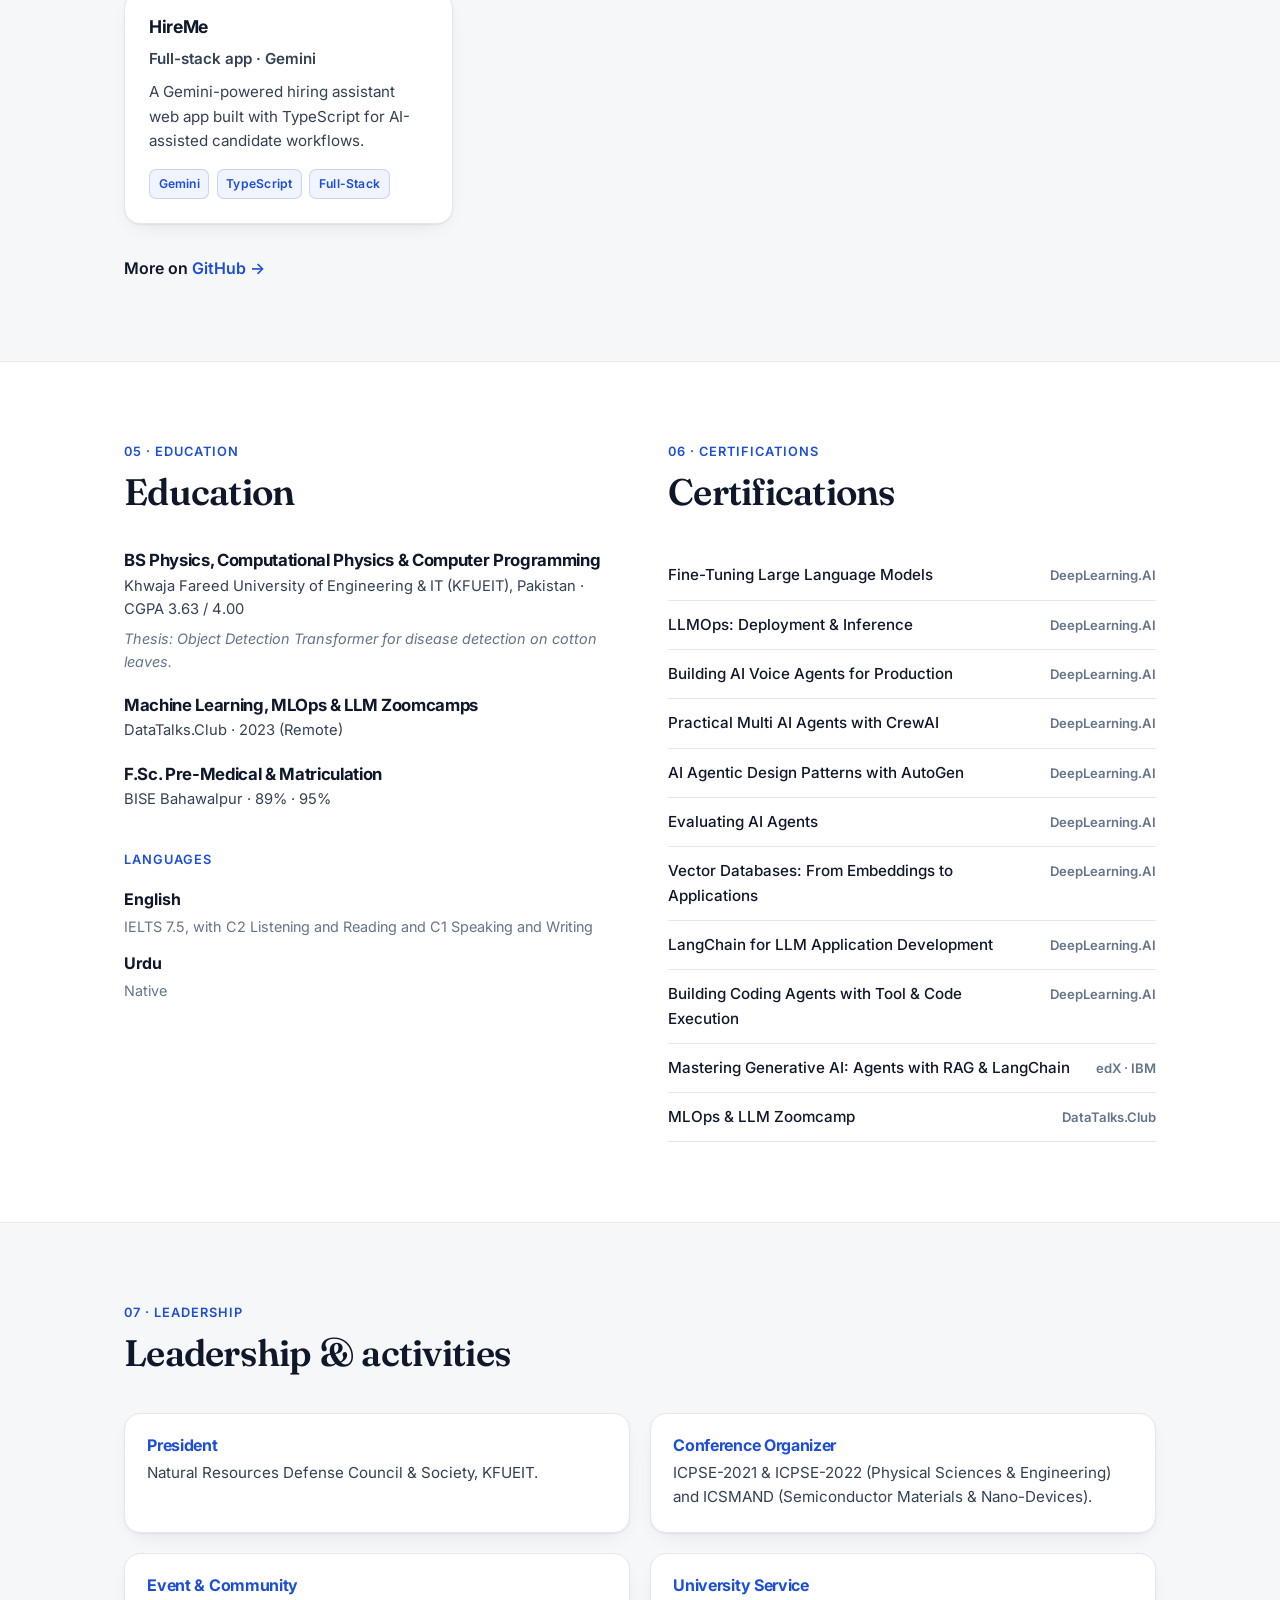
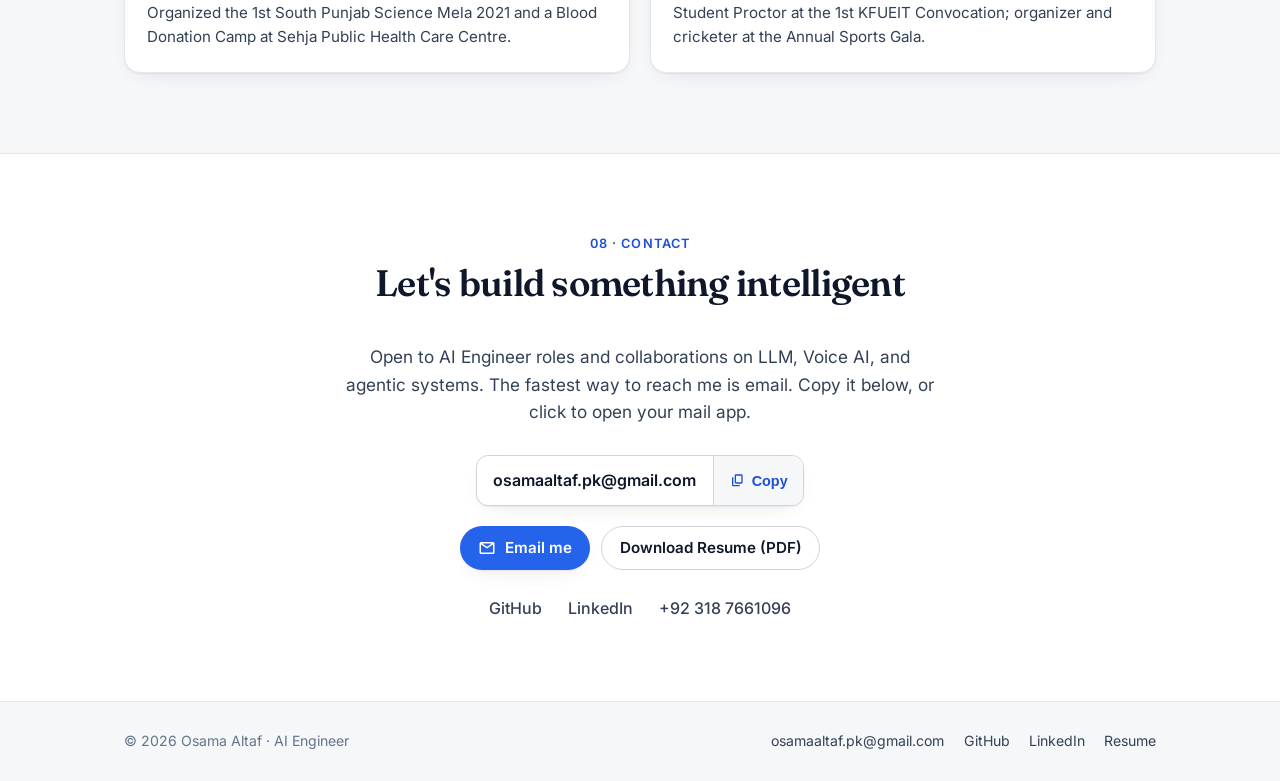
==== commit 28ecc0f7: "Split the PDF: separate academic CV and industry resume Both audiences were served the same Osama_Al" ====
--- a/companies/index.html
+++ b/companies/index.html
@@ -127,7 +127,7 @@
     <div class="stat"><span class="stat-n">30+</span><span class="stat-l">Languages supported in real-time translation</span></div>
     <div class="stat"><span class="stat-n">&lt;1.5s</span><span class="stat-l">Voice-AI response latency achieved</span></div>
     <div class="stat"><span class="stat-n">5</span><span class="stat-l">AI engineering roles across UK, US &amp; GovTech</span></div>
-    <div class="stat"><span class="stat-n">3.67</span><span class="stat-l">CGPA, BS Physics (KFUEIT)</span></div>
+    <div class="stat"><span class="stat-n">3.63</span><span class="stat-l">CGPA, BS Physics (KFUEIT)</span></div>
   </div>
 </section>
 
@@ -174,7 +174,7 @@
         <li><span>Focus</span><strong>LLM systems, Voice AI, Agentic automation</strong></li>
         <li><span>Location</span><strong>Pakistan · Remote (UK/US/EU teams)</strong></li>
         <li><span>Languages</span><strong>English (IELTS 7.5), Urdu (native)</strong></li>
-        <li><span>Education</span><strong>BS Physics, KFUEIT, CGPA 3.67/4.00</strong></li>
+        <li><span>Education</span><strong>BS Physics, KFUEIT, CGPA 3.63/4.00</strong></li>
       </ul>
     </div>
   </div>
@@ -453,7 +453,7 @@
       <div class="edu-list">
         <div class="edu-item">
           <h3>BS Physics, Computational Physics &amp; Computer Programming</h3>
-          <p class="edu-meta">Khwaja Fareed University of Engineering &amp; IT (KFUEIT), Pakistan · CGPA 3.67 / 4.00</p>
+          <p class="edu-meta">Khwaja Fareed University of Engineering &amp; IT (KFUEIT), Pakistan · CGPA 3.63 / 4.00</p>
           <p class="edu-note">Thesis: Object Detection Transformer for disease detection on cotton leaves.</p>
         </div>
         <div class="edu-item">
